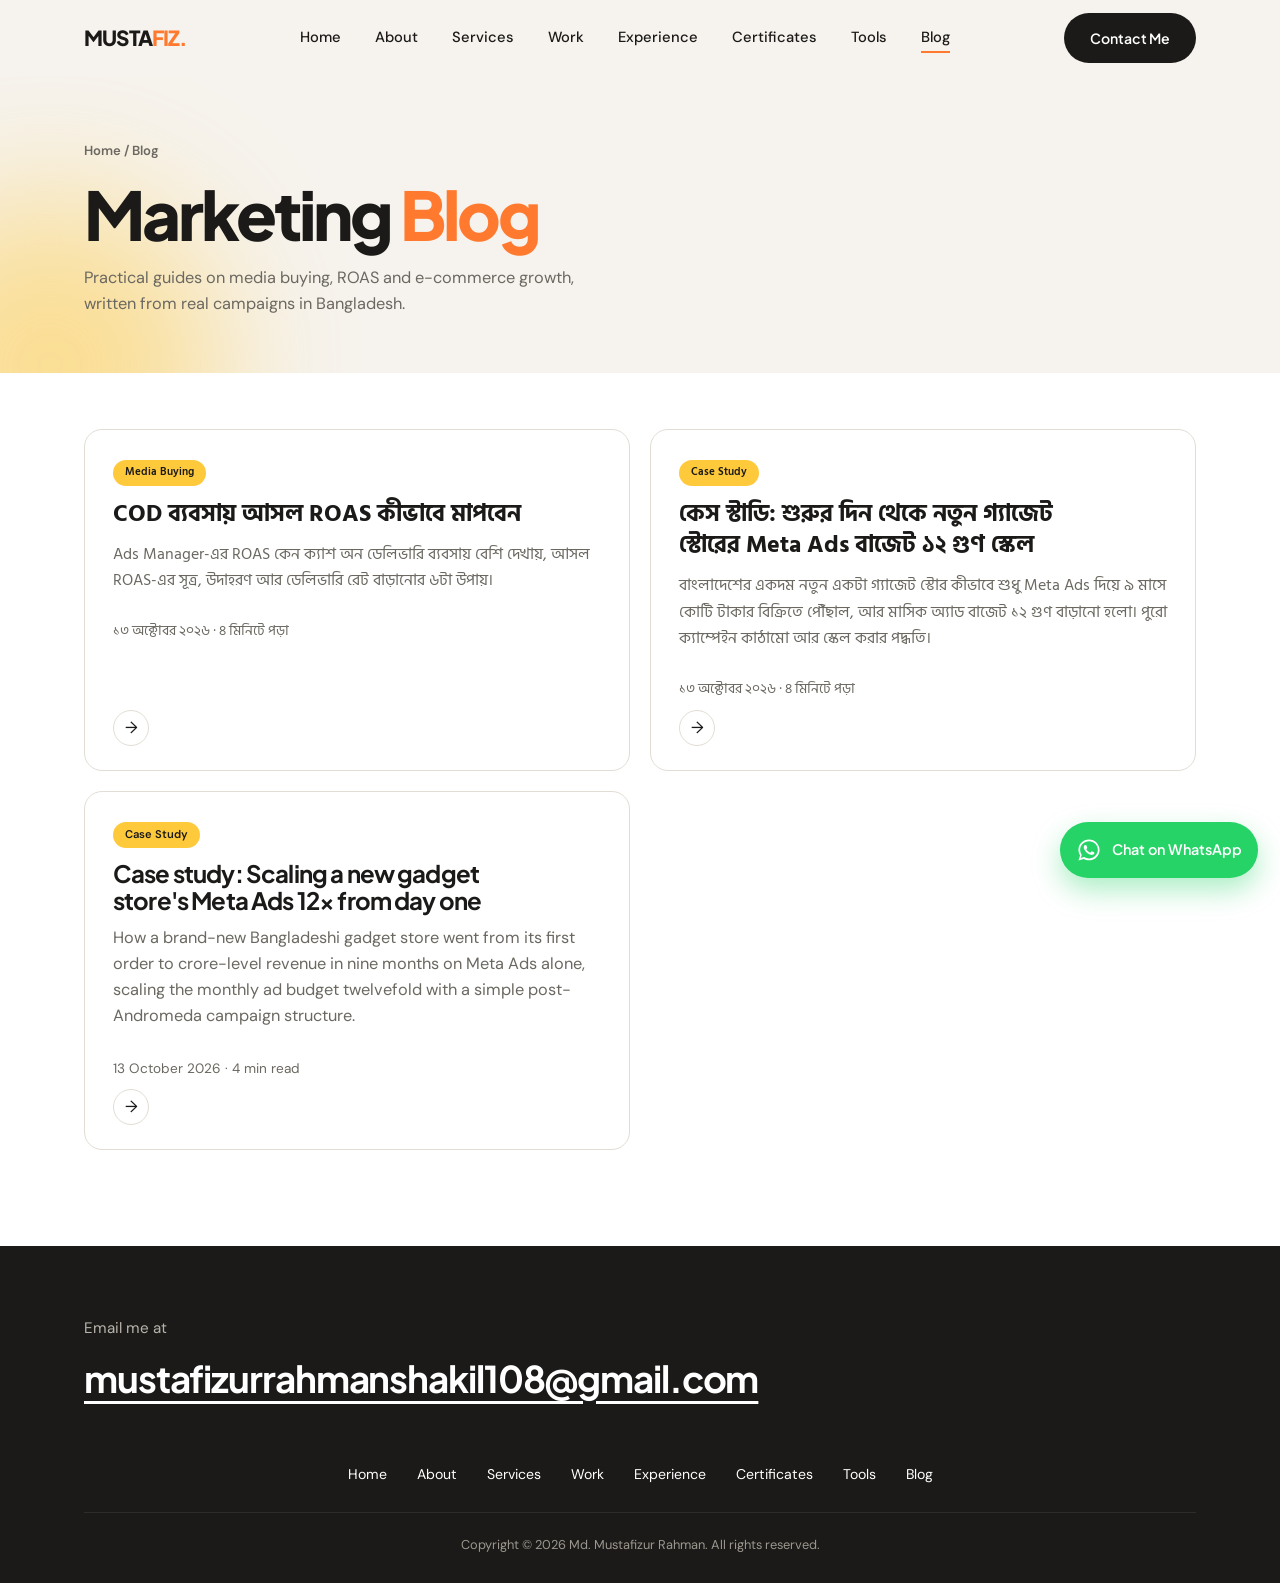
==== blog/index.html @ 60477dd3 "Publish anonymised e-commerce case study (EN + BN), language switch, neutral author box Co-Authored-" ====
<!DOCTYPE html>
<html lang="en">
<head>
<meta charset="UTF-8">
<meta name="viewport" content="width=device-width, initial-scale=1">
<link rel="icon" href="../favicon.svg" type="image/svg+xml">
<link rel="icon" href="../favicon-32.png" sizes="32x32" type="image/png">
<link rel="apple-touch-icon" href="../apple-touch-icon.png">
<meta name="theme-color" content="#f6f3ee">
<title>Blog: Media Buying &amp; E-commerce Marketing | Md. Mustafizur Rahman</title>
<meta name="description" content="Practical guides on media buying, ROAS and e-commerce marketing for Bangladeshi businesses.">
<!-- Social preview -->
<link rel="canonical" href="https://mustafiz.online/blog/">
<meta property="og:type" content="website">
<meta property="og:site_name" content="Md. Mustafizur Rahman">
<meta property="og:locale" content="en_US">
<meta property="og:url" content="https://mustafiz.online/blog/">
<meta property="og:title" content="Blog: Media Buying &amp; E-commerce Marketing | Md. Mustafizur Rahman">
<meta property="og:description" content="Practical guides on media buying, ROAS and e-commerce marketing for Bangladeshi businesses.">
<meta property="og:image" content="https://mustafiz.online/og-image.jpg">
<meta property="og:image:width" content="1200">
<meta property="og:image:height" content="630">
<meta property="og:image:alt" content="Md. Mustafizur Rahman, Digital Marketing &amp; Creative Specialist">
<meta name="twitter:card" content="summary_large_image">
<meta name="twitter:title" content="Blog: Media Buying &amp; E-commerce Marketing | Md. Mustafizur Rahman">
<meta name="twitter:description" content="Practical guides on media buying, ROAS and e-commerce marketing for Bangladeshi businesses.">
<meta name="twitter:image" content="https://mustafiz.online/og-image.jpg">
<script type="application/ld+json">{"@context": "https://schema.org", "@type": "Blog", "name": "Blog | Md. Mustafizur Rahman", "url": "https://mustafiz.online/blog/", "author": {"@type": "Person", "name": "Md. Mustafizur Rahman", "url": "https://mustafiz.online/"}, "blogPost": [{"@type": "BlogPosting", "headline": "COD ব্যবসায় আসল ROAS কীভাবে মাপবেন (ফ্রি ক্যালকুলেটরসহ)", "url": "https://mustafiz.online/blog/cod-real-roas", "datePublished": "2026-10-13"}, {"@type": "BlogPosting", "headline": "ই-কমার্স কেস স্টাডি: Meta Ads বাজেট ১২ গুণ স্কেল, সেরা ক্যাম্পেইনে 4–6X ROAS", "url": "https://mustafiz.online/blog/meta-ads-scaling-case-study-bn", "datePublished": "2026-10-13"}, {"@type": "BlogPosting", "headline": "E-commerce Case Study: Scaling Meta Ads 12× with a 4–6X ROAS (Bangladesh)", "url": "https://mustafiz.online/blog/meta-ads-scaling-case-study", "datePublished": "2026-10-13"}]}</script>
<!-- /Social preview -->
<link rel="preconnect" href="https://fonts.googleapis.com">
<link rel="preconnect" href="https://fonts.gstatic.com" crossorigin>
<link href="https://fonts.googleapis.com/css2?family=DM+Sans:opsz,wght@9..40,400;9..40,500;9..40,600&family=Plus+Jakarta+Sans:wght@600;700;800&family=Hind+Siliguri:wght@400;500;600;700&display=swap" rel="stylesheet">
<link rel="stylesheet" href="../assets/site.css?v=6c005dbc">
</head>
<body data-page="blog">

<div class="progress" id="progress" aria-hidden="true"></div>
<header id="top">
  <div class="wrap nav">
    <a href="../" class="logo">MUSTA<span class="accent">FIZ.</span></a>
    <ul class="nav-links" id="navLinks">
      <li><a href="../">Home</a></li>
      <li><a href="../#about">About</a></li>
      <li><a href="../#services">Services</a></li>
      <li><a href="../gallery">Work</a></li>
      <li><a href="../#experience">Experience</a></li>
      <li><a href="../#credentials">Certificates</a></li>
      <li><a href="../tools">Tools</a></li>
      <li><a href="./" class="active" aria-current="page">Blog</a></li>
    </ul>
    <a href="../#contact" class="btn dark">Contact Me</a>
    <button class="menu-btn" id="menuBtn" aria-label="Open menu" aria-expanded="false" aria-controls="navLinks"><span></span></button>
  </div>
</header>

<main>
  <section class="page-hero">
    <span class="blob a" aria-hidden="true"></span>
    <div class="wrap">
      <p class="crumb"><a href="../">Home</a> / Blog</p>
      <h1>Marketing <span class="accent">Blog</span></h1>
      <p class="lead">Practical guides on media buying, ROAS and e-commerce growth, written from real campaigns in Bangladesh.</p>
    </div>
  </section>
  <section class="blog-list-sec">
    <div class="wrap blog-list">
      <a class="post-card" href="cod-real-roas" lang="bn">
        <span class="tag">Media Buying</span>
        <h2>COD ব্যবসায় আসল ROAS কীভাবে মাপবেন</h2>
        <p>Ads Manager-এর ROAS কেন ক্যাশ অন ডেলিভারি ব্যবসায় বেশি দেখায়, আসল ROAS-এর সূত্র, উদাহরণ আর ডেলিভারি রেট বাড়ানোর ৬টা উপায়।</p>
        <span class="post-meta"><time datetime="2026-10-13">১৩ অক্টোবর ২০২৬</time> · ৪ মিনিটে পড়া</span>
        <i aria-hidden="true">→</i>
      </a>
      <a class="post-card" href="meta-ads-scaling-case-study-bn" lang="bn">
        <span class="tag">Case Study</span>
        <h2>কেস স্টাডি: শুরুর দিন থেকে নতুন গ্যাজেট স্টোরের Meta Ads বাজেট ১২ গুণ স্কেল</h2>
        <p>বাংলাদেশের একদম নতুন একটা গ্যাজেট স্টোর কীভাবে শুধু Meta Ads দিয়ে ৯ মাসে কোটি টাকার বিক্রিতে পৌঁছাল, আর মাসিক অ্যাড বাজেট ১২ গুণ বাড়ানো হলো। পুরো ক্যাম্পেইন কাঠামো আর স্কেল করার পদ্ধতি।</p>
        <span class="post-meta"><time datetime="2026-10-13">১৩ অক্টোবর ২০২৬</time> · ৪ মিনিটে পড়া</span>
        <i aria-hidden="true">→</i>
      </a>
      <a class="post-card" href="meta-ads-scaling-case-study">
        <span class="tag">Case Study</span>
        <h2>Case study: Scaling a new gadget store&#x27;s Meta Ads 12× from day one</h2>
        <p>How a brand-new Bangladeshi gadget store went from its first order to crore-level revenue in nine months on Meta Ads alone, scaling the monthly ad budget twelvefold with a simple post-Andromeda campaign structure.</p>
        <span class="post-meta"><time datetime="2026-10-13">13 October 2026</time> · 4 min read</span>
        <i aria-hidden="true">→</i>
      </a>
    </div>
  </section>
</main>

<footer>
  <div class="wrap">
    <p class="small">Email me at</p>
    <a class="mail" href="mailto:mustafizurrahmanshakil108@gmail.com">mustafizurrahmanshakil108@gmail.com</a>
    <ul class="foot-nav">
      <li><a href="../">Home</a></li>
      <li><a href="../#about">About</a></li>
      <li><a href="../#services">Services</a></li>
      <li><a href="../gallery">Work</a></li>
      <li><a href="../#experience">Experience</a></li>
      <li><a href="../#credentials">Certificates</a></li>
      <li><a href="../tools">Tools</a></li>
      <li><a href="./">Blog</a></li>
    </ul>
    <div class="foot-bottom">Copyright © <span id="year">2026</span> Md. Mustafizur Rahman. All rights reserved.</div>
  </div>
</footer>
<a class="wa" href="https://wa.me/8801993480668?text=Hi%20Mustafiz%2C%20I%20saw%20your%20portfolio%20and%20would%20like%20to%20discuss%20a%20project." target="_blank" rel="noopener" aria-label="Chat on WhatsApp">
  <svg viewBox="0 0 32 32" fill="currentColor" aria-hidden="true"><path d="M16 3C8.8 3 3 8.7 3 15.8c0 2.5.7 4.9 2 7L3 29l6.4-2c2 1.1 4.300 1.700 6.600 1.700 7.200 0 13-5.700 13-12.800S23.200 3 16 3zm0 23.400c-2.100 0-4.100-.6-5.900-1.700l-.4-.2-3.800 1.200 1.200-3.700-.3-.4a10.400 10.400 0 0 1-1.700-5.700C5.100 10 10 5.300 16 5.300S26.900 10 26.900 15.800 22 26.400 16 26.400zm5.900-7.800c-.3-.2-1.900-1-2.200-1.100-.3-.1-.5-.2-.7.2-.2.300-.8 1.100-1 1.300-.2.200-.4.200-.7.100-.3-.2-1.400-.5-2.600-1.600-1-.9-1.600-1.900-1.800-2.200-.2-.3 0-.5.100-.7l.5-.6c.2-.2.200-.4.300-.6.100-.2 0-.4 0-.6l-1-2.400c-.3-.6-.5-.5-.7-.5h-.6c-.2 0-.6.1-.9.400-.3.3-1.100 1.100-1.100 2.700s1.200 3.100 1.300 3.300c.2.200 2.300 3.500 5.500 4.900 2.700 1.100 3.200.9 3.800.8.6-.1 1.900-.8 2.200-1.500.3-.7.3-1.400.2-1.500-.1-.1-.3-.2-.6-.4z"/></svg>
  <span class="t">Chat on WhatsApp</span>
</a>
<button class="to-top" id="toTop" aria-label="Back to top">↑</button>

<script src="../assets/site.js?v=dc7efeec"></script>

</body>
</html>
---- assets/site.css ----
:root {
    --cream: #f6f3ee;
    --white: #ffffff;
    --ink: #1b1a18;
    --muted: #6b6861;
    --line: #e2ddd4;
    --orange: #ff7a2f;
    --green: #8fe05a;
    --yellow: #ffc93c;
    --display: "Plus Jakarta Sans", "Segoe UI", system-ui, sans-serif;
    --body: "DM Sans", "Segoe UI", system-ui, sans-serif;
    --wrap: 1160px;
  }
  * { box-sizing: border-box; margin: 0; padding: 0; }
  html { scroll-behavior: smooth; }
  body {
    font-family: var(--body); font-size: 1.02rem;
    color: var(--ink);
    background: var(--white);
    line-height: 1.6;
    overflow-x: hidden;
    -webkit-font-smoothing: antialiased;
  }
  a { color: inherit; text-decoration: none; }
  img { max-width: 100%; display: block; }
  .wrap { width: 100%; max-width: var(--wrap); margin: 0 auto; padding: 0 24px; }
  section { padding: 96px 0; }
  h1, h2, h3 { font-family: var(--display); letter-spacing: -0.035em; line-height: 1.1; }
  h2 { font-size: clamp(1.7rem, 4.2vw, 3.1rem); font-weight: 700; text-wrap: balance; }
  .accent { color: var(--orange); }
  :focus-visible { outline: 3px solid var(--orange); outline-offset: 3px; }

  /* Buttons */
  .btn {
    display: inline-flex; align-items: center; gap: 8px;
    font-family: var(--display); font-size: 0.88rem; font-weight: 600;
    padding: 14px 26px; border-radius: 999px; border: 0; cursor: pointer;
    background: var(--orange); color: var(--white);
    transition: transform .2s ease, background .2s ease;
  }
  .btn:hover { transform: translateY(-2px); background: #f2681a; }
  .btn.dark { background: var(--ink); }
  .btn.dark:hover { background: #2b2b2b; }
  .btn.ghost { background: transparent; color: var(--ink); box-shadow: inset 0 0 0 1.5px var(--ink); }
  .btn.ghost:hover { background: var(--ink); color: var(--white); }
  .btn-row { display: flex; gap: 10px; flex-wrap: wrap; }
  .hero-copy .btn-row { margin-top: 22px; }
  .hero-copy .btn-row .btn { margin-top: 0; }
  .cv-row { margin-top: 34px; display: flex; justify-content: center; }
  @media (max-width: 760px) { .hero-copy .btn-row { justify-content: center; } }

  /* Header */
  header { background: var(--cream); position: sticky; top: 0; z-index: 50; }
  .nav { display: flex; align-items: center; justify-content: space-between; height: 76px; }
  .logo { font-family: var(--display); font-weight: 800; font-size: 1.3rem; letter-spacing: -0.04em; }
  .nav-links { display: flex; gap: 34px; list-style: none; font-size: 0.92rem; font-weight: 500; }
  .nav-links a { position: relative; padding: 6px 0; }
  .nav-links a::after {
    content: ""; position: absolute; left: 0; bottom: 0; height: 2px; width: 0;
    background: var(--orange); transition: width .25s ease;
  }
  .nav-links a:hover::after, .nav-links a.active::after { width: 100%; }
  .menu-btn {
    display: none; width: 44px; height: 44px; border-radius: 50%;
    border: 1.5px solid var(--ink); background: transparent; cursor: pointer;
    align-items: center; justify-content: center;
  }
  .menu-btn span, .menu-btn span::before, .menu-btn span::after {
    display: block; width: 18px; height: 2px; background: var(--ink); position: relative;
  }
  .menu-btn span::before, .menu-btn span::after { content: ""; position: absolute; left: 0; }
  .menu-btn span::before { top: -6px; }
  .menu-btn span::after { top: 6px; }

  /* Hero */
  .hero { background: var(--cream); padding: 40px 0 0; position: relative; overflow: hidden; }
  .blob { position: absolute; border-radius: 50%; filter: blur(70px); opacity: .5; pointer-events: none; animation: drift 14s ease-in-out infinite alternate; }
  .blob.a { width: 340px; height: 340px; background: var(--yellow); left: -120px; top: 120px; }
  .blob.b { width: 300px; height: 300px; background: var(--orange); right: -110px; bottom: 40px; opacity: .28; animation-delay: -6s; }
  @keyframes drift { to { transform: translate(40px, -50px) scale(1.15); } }
  .hero .wrap { position: relative; }
  .hero h1 {
    --fs: clamp(2.1rem, 7.6vw, 5.6rem); max-width: 11.5em; margin: 0 auto;
    font-size: var(--fs); font-weight: 800; text-align: center; letter-spacing: -0.045em;
    text-wrap: balance; position: relative; z-index: 1;
  }
  .hero h1 .w { display: inline-block; overflow: hidden; vertical-align: top; padding-bottom: .06em; }
  .hero h1 .w > span { display: inline-block; transform: translateY(110%); animation: wordUp .9s cubic-bezier(.2,.8,.2,1) forwards; animation-delay: calc(var(--i) * 110ms + 100ms); }
  @keyframes wordUp { to { transform: none; } }
  .hero-grid {
    display: grid; grid-template-columns: 1fr auto 1fr; gap: 40px; align-items: center;
    margin-top: calc(clamp(2.1rem, 7.6vw, 5.6rem) * -0.36);
  }
  .hero-stat, .hero-copy { position: relative; z-index: 4; margin-top: 70px; animation: fadeSide .9s .7s both; }
  @keyframes fadeSide { from { opacity: 0; transform: translateY(24px); } }
  .hero-stat .big { font-family: var(--display); font-weight: 800; font-size: 2.2rem; letter-spacing: -0.03em; }
  .hero-stat p, .hero-copy p { color: var(--muted); font-size: 0.95rem; max-width: 250px; margin-top: 10px; }
  .hero-link { display: inline-flex; align-items: center; gap: 14px; margin-top: 26px; font-weight: 600; font-size: 0.9rem; }
  .play {
    width: 56px; height: 56px; border-radius: 50%; background: var(--ink); position: relative;
    display: grid; place-items: center; transition: background .2s ease;
  }
  .play::before { content: ""; position: absolute; inset: 0; border-radius: 50%; border: 2px solid var(--ink); animation: pulse 2s ease-out infinite; }
  @keyframes pulse { to { transform: scale(1.7); opacity: 0; } }
  .hero-link:hover .play { background: var(--orange); }

  .portrait {
    --mx: 0; --my: 0;
    position: relative; z-index: 3;
    width: clamp(250px, 31vw, 400px); aspect-ratio: 660 / 1034;
  }
  .arch {
    position: absolute; left: 0; right: 0; bottom: 0; height: 78%;
    background: var(--green); border-radius: 999px 999px 0 0;
    transform-origin: bottom; animation: archUp 1s cubic-bezier(.2,.8,.2,1) .2s both;
  }
  .arch::after {
    content: ""; position: absolute; inset: 14px 14px 0; border-radius: inherit;
    border: 2px dashed rgba(20,20,20,.22); border-bottom: 0;
  }
  @keyframes archUp { from { transform: scaleY(0); } }
  .me-clip { position: absolute; inset: -6% -4% 0; overflow: hidden; }
  .me {
    position: absolute; left: 4%; right: 4%; bottom: 0; width: 92%; height: auto;
    transform: translate(calc(var(--mx) * 10px), calc(var(--my) * 6px));
    transition: transform .25s ease-out;
    animation: meUp 1.1s cubic-bezier(.2,.8,.2,1) .45s both;
    filter: drop-shadow(0 18px 24px rgba(20,20,20,.18));
  }
  @keyframes meUp { from { translate: 0 60%; opacity: 0; } }
  .chip {
    position: absolute; z-index: 5; display: inline-flex; align-items: center; gap: 8px;
    background: var(--white); border-radius: 999px; padding: 9px 16px 9px 10px;
    font-size: 0.8rem; font-weight: 600; white-space: nowrap;
    box-shadow: 0 12px 30px rgba(20,20,20,.14);
    translate: calc(var(--mx) * var(--d, -16) * 1px) calc(var(--my) * var(--d, -16) * 1px);
    transition: translate .3s ease-out;
    animation: pop .6s cubic-bezier(.3,1.5,.5,1) both, bob 5s ease-in-out infinite;
  }
  .chip i { width: 26px; height: 26px; border-radius: 50%; display: grid; place-items: center; font-style: normal; font-size: 0.8rem; background: var(--yellow); }
  .chip.c1 { left: -22%; top: 36%; animation-delay: 1.2s, 0s; }
  .chip.c2 { right: -22%; top: 56%; --d: 22; animation-delay: 1.4s, -1.7s; }
  .chip.c2 i { background: var(--green); }
  .chip.c3 { left: -14%; bottom: 10%; --d: -26; animation-delay: 1.6s, -3.2s; }
  .chip.c3 i { background: var(--orange); color: #fff; }
  @keyframes pop { from { opacity: 0; scale: .5; } }
  @keyframes bob { 50% { transform: translateY(-10px); } }
  .ring { position: absolute; z-index: 5; right: -13%; top: 16%; width: 108px; height: 108px; animation: pop .6s 1s both; }
  .ring svg { width: 100%; height: 100%; animation: spin 16s linear infinite; }
  .ring text { font-family: var(--display); font-size: 9.2px; font-weight: 700; fill: var(--ink); }
  .ring b { position: absolute; inset: 27%; border-radius: 50%; background: var(--orange); color: #fff; display: grid; place-items: center; font-size: 1.2rem; }
  @keyframes spin { to { transform: rotate(360deg); } }
  .spark { position: absolute; z-index: 2; font-size: 1.6rem; animation: spin 9s linear infinite; }
  .spark.s1 { left: -8%; top: 14%; color: var(--orange); }
  .spark.s2 { right: 2%; bottom: 22%; font-size: 1.1rem; animation-duration: 6s; }

  .hero-copy { justify-self: end; }
  .hero-copy .btn { margin-top: 22px; }
  .scroll-hint { display: flex; align-items: center; gap: 12px; margin-top: 30px; font-size: 0.8rem; font-weight: 600; line-height: 1.3; }
  .mouse { width: 22px; height: 34px; border: 1.5px solid var(--ink); border-radius: 12px; position: relative; }
  .mouse::after {
    content: ""; position: absolute; left: 50%; top: 7px; width: 2px; height: 7px;
    background: var(--ink); transform: translateX(-50%); animation: wheel 1.6s infinite;
  }
  @keyframes wheel { 0% { opacity: 1; top: 7px; } 100% { opacity: 0; top: 17px; } }

  /* Ticker */
  .tickers { padding: 46px 0 40px; overflow: hidden; background: var(--white); }
  .ticker { width: 110%; margin-left: -5%; overflow: hidden; padding: 16px 0; }
  .ticker.y { background: var(--yellow); transform: rotate(1.6deg); }
  .ticker.g { background: var(--green); transform: rotate(-1.6deg); margin-top: 18px; }
  .track { display: flex; width: max-content; animation: slide 34s linear infinite; }
  .ticker.g .track { animation-direction: reverse; }
  .track span {
    font-family: var(--display); font-weight: 600; font-size: 1.1rem; white-space: nowrap;
    display: inline-flex; align-items: center; gap: 26px; padding-right: 26px;
  }
  .track span::after { content: "✦"; font-size: 1.2rem; }
  @keyframes slide { to { transform: translateX(-50%); } }

  /* About */
  .about { text-align: center; padding-top: 70px; }
  .about p.lead { max-width: 640px; margin: 22px auto 0; color: var(--muted); }
  .stats { display: flex; justify-content: center; gap: clamp(28px, 7vw, 90px); margin: 44px 0 36px; flex-wrap: wrap; }
  .stat .num { font-family: var(--display); font-weight: 700; font-size: clamp(2rem, 5vw, 3.1rem); letter-spacing: -0.04em; }
  .stat .lbl { color: var(--muted); font-size: 0.88rem; }

  /* Services */
  .services h2 { max-width: 640px; }
  .service-list { margin-top: 44px; list-style: none; }
  .service {
    display: grid; grid-template-columns: 64px 1fr 1.25fr 48px; gap: 28px; align-items: center;
    padding: 30px 0; border-bottom: 1px solid var(--line);
  }
  .service svg.ico { width: 52px; height: 52px; }
  .service h3 { font-size: clamp(1.05rem, 2vw, 1.4rem); font-weight: 700; }
  .service p { color: var(--muted); font-size: 0.93rem; }
  .arrow {
    width: 44px; height: 44px; border-radius: 50%; border: 1px solid var(--line);
    display: grid; place-items: center; transition: all .25s ease;
  }
  .service:hover .arrow { background: var(--orange); border-color: var(--orange); color: var(--white); transform: rotate(-45deg); }

  /* Process */
  .process { background: var(--yellow); text-align: center; }
  .process p.lead { max-width: 520px; margin: 18px auto 0; font-size: 0.95rem; }
  .steps { display: grid; grid-template-columns: repeat(3, 1fr); gap: 36px; margin-top: 54px; text-align: left; }
  .step { display: flex; gap: 18px; }
  .step .n { font-family: var(--display); font-weight: 800; font-size: 3rem; line-height: 1; color: rgba(255,255,255,.75); }
  .step h3 { font-size: 0.95rem; font-weight: 700; text-transform: none; margin-bottom: 8px; }
  .step p { font-size: 0.9rem; }

  /* Experience */
  .head-row { display: flex; align-items: flex-end; justify-content: space-between; gap: 24px; flex-wrap: wrap; }
  .head-row h2 { max-width: 620px; }
  .grid-4 { display: grid; grid-template-columns: repeat(4, 1fr); gap: 20px; margin-top: 46px; }
  .job {
    border: 1px solid var(--line); border-radius: 14px; padding: 26px 22px; background: var(--white);
    transition: transform .25s ease, box-shadow .25s ease;
  }
  .job:hover { transform: translateY(-6px); box-shadow: 0 18px 40px rgba(20,20,20,.09); }
  .job .when { font-size: 0.78rem; font-weight: 600; color: var(--orange); letter-spacing: .04em; text-transform: uppercase; }
  .job h3 { font-size: 1rem; font-weight: 700; text-transform: none; margin: 14px 0 10px; }
  .job p { color: var(--muted); font-size: 0.9rem; }

  /* Achievements */
  .wins { background: var(--ink); color: var(--white); text-align: center; }
  .wins .grid-4 { text-align: left; }
  .win { background: var(--white); color: var(--ink); border-radius: 12px; padding: 26px 22px; }
  .win .big { font-family: var(--display); font-weight: 800; font-size: 1.7rem; letter-spacing: -0.03em; color: var(--orange); }
  .win h3 { font-size: 0.86rem; font-weight: 700; text-transform: none; margin: 10px 0 8px; }
  .win p { color: var(--muted); font-size: 0.88rem; }

  /* Credentials */
  .grid-3 { display: grid; grid-template-columns: repeat(3, 1fr); gap: 20px; margin-top: 46px; }
  .cred { border: 1px solid var(--line); border-radius: 14px; padding: 22px; }
  .tag { display: inline-block; font-size: 0.7rem; font-weight: 600; padding: 4px 12px; border-radius: 999px; background: var(--yellow); }
  .tag.g { background: var(--green); }
  .cred h3 { font-size: 0.92rem; font-weight: 700; text-transform: none; margin: 14px 0 6px; line-height: 1.3; }
  .cred p { color: var(--muted); font-size: 0.88rem; }

  /* Connect */
  .connect { text-align: center; padding-bottom: 80px; }
  .connect h2 { font-size: clamp(1.3rem, 3vw, 2rem); }
  .links { display: grid; grid-template-columns: repeat(3, 1fr); gap: 0 40px; margin-top: 40px; text-align: left; }
  .links a {
    display: flex; justify-content: space-between; align-items: center; gap: 12px;
    padding: 20px 0; border-bottom: 1px solid var(--line);
    font-family: var(--display); font-size: 0.95rem; font-weight: 600;
    transition: color .2s ease;
  }
  .links a:hover { color: var(--orange); }

  /* Footer */
  footer { background: var(--ink); color: var(--white); padding: 70px 0 28px; }
  footer .small { color: #b9b5ad; font-size: 0.95rem; }
  .mail {
    display: inline-block; font-family: var(--display); font-weight: 700; letter-spacing: -0.03em;
    font-size: clamp(0.95rem, 3.4vw, 2.3rem); margin-top: 8px;
    text-decoration: underline; text-underline-offset: 8px; overflow-wrap: anywhere;
  }
  .mail:hover { color: var(--orange); }
  .foot-nav { display: flex; justify-content: center; gap: 30px; list-style: none; margin: 56px 0 26px; font-size: 0.88rem; flex-wrap: wrap; }
  .foot-nav a:hover { color: var(--orange); }
  .foot-bottom { border-top: 1px solid #2d2d2d; padding-top: 22px; color: #9c988f; font-size: 0.8rem; text-align: center; }

  /* Logo grid */
  .logo-grid { display: grid; grid-template-columns: repeat(5, 1fr); gap: 18px; margin-top: 46px; }
  .logo-card {
    height: 150px; display: grid; place-items: center; padding: 22px;
    background: var(--white); border: 1px solid var(--line); border-radius: 14px;
    transition: transform .25s ease, box-shadow .25s ease, border-color .25s ease; will-change: transform;
  }
  .logo-card:hover { box-shadow: 0 18px 40px rgba(20,20,20,.1); border-color: transparent; }
  .logo-card img { max-width: 100%; max-height: 92px; width: auto; height: auto; object-fit: contain; }
  @media (max-width: 960px) { .logo-grid { grid-template-columns: repeat(3, 1fr); } }
  @media (max-width: 520px) { .logo-grid { grid-template-columns: repeat(2, 1fr); gap: 12px; } .logo-card { height: 120px; padding: 16px; } .logo-card img { max-height: 72px; } }

  /* Motion extras */
  .progress { position: fixed; top: 0; left: 0; height: 3px; width: 100%; background: var(--orange); transform: scaleX(0); transform-origin: left; z-index: 100; }
  header { transition: box-shadow .3s ease; }
  header.scrolled { box-shadow: 0 8px 30px rgba(20,20,20,.08); }
  .btn span { display: inline-block; transition: transform .2s ease; }
  .btn:hover span { transform: translateX(5px); }
  .ticker:hover .track { animation-play-state: paused; }
  .track { margin-left: calc(var(--sy, 0) * -0.25px); }
  .ticker.g .track { margin-left: calc(var(--sy, 0) * -0.12px); }
  .service { position: relative; padding-left: 18px; padding-right: 18px; isolation: isolate; transition: padding .3s ease; }
  .service::before { content: ""; position: absolute; inset: 0; background: var(--cream); border-radius: 14px; transform: scaleX(0); transform-origin: left; transition: transform .45s cubic-bezier(.2,.8,.2,1); z-index: -1; }
  .service:hover::before { transform: scaleX(1); }
  .service:hover { padding-left: 30px; }
  .service svg.ico { transition: transform .4s ease; }
  .service:hover svg.ico { transform: rotate(-8deg) scale(1.1); }
  .step .n { transition: color .3s ease, transform .3s ease; }
  .step:hover .n { color: var(--ink); transform: scale(1.15) rotate(-6deg); }
  .job, .win, .cred { will-change: transform; }
  .cred { transition: border-color .25s ease, transform .25s ease; }
  .cred:hover { border-color: var(--ink); transform: translateY(-4px); }
  .wins { position: relative; overflow: hidden; }
  .wins .star { position: absolute; color: var(--yellow); font-size: 2rem; animation: spin 10s linear infinite; opacity: .8; }
  .wins .star.a { left: 7%; top: 16%; }
  .wins .star.b { right: 8%; top: 24%; color: var(--green); font-size: 1.3rem; animation-duration: 7s; }
  .wins .star.c { right: 16%; bottom: 9%; color: var(--orange); font-size: 1.5rem; animation-duration: 13s; }
  .win { transition: transform .2s ease, box-shadow .2s ease; }
  .to-top {
    position: fixed; right: 22px; bottom: 22px; width: 48px; height: 48px; border-radius: 50%;
    background: var(--orange); color: #fff; border: 0; cursor: pointer; font-size: 1.1rem; z-index: 60;
    opacity: 0; transform: translateY(20px); pointer-events: none; transition: opacity .3s ease, transform .3s ease;
    box-shadow: 0 10px 24px rgba(255,122,47,.4);
  }
  .to-top.show { opacity: 1; transform: none; pointer-events: auto; }

  /* Marketing tools */
  .tools { background: var(--cream); position: relative; overflow: hidden; }
  .tools .lead { color: var(--muted); max-width: 520px; margin-top: 14px; }
  .tool-bar { display: flex; align-items: center; justify-content: space-between; gap: 16px; margin-top: 40px; flex-wrap: wrap; }
  .tool-tabs { display: flex; gap: 8px; overflow-x: auto; scrollbar-width: none; padding: 4px; margin: -4px; }
  .tool-tabs::-webkit-scrollbar { display: none; }
  .tool-tab {
    flex: none; font-family: var(--display); font-size: 0.86rem; font-weight: 600;
    padding: 11px 18px; border-radius: 999px; border: 1.5px solid var(--ink);
    background: transparent; color: var(--ink); cursor: pointer; transition: background .2s ease, color .2s ease;
  }
  .tool-tab:hover { background: var(--white); }
  .tool-tab[aria-selected="true"] { background: var(--ink); color: var(--white); }
  .cur { display: inline-flex; border: 1.5px solid var(--ink); border-radius: 999px; padding: 3px; flex: none; }
  .cur button { font: 600 0.8rem var(--display); border: 0; background: transparent; padding: 7px 13px; border-radius: 999px; cursor: pointer; color: var(--ink); }
  .cur button[aria-pressed="true"] { background: var(--orange); color: var(--white); }
  .tool-panel {
    display: grid; grid-template-columns: 1.05fr 1fr; margin-top: 22px;
    background: var(--white); border-radius: 22px; overflow: hidden;
    box-shadow: 0 24px 60px rgba(20,20,20,.08);
  }
  .tool-form { padding: 34px; }
  .tool-form h3 { font-size: 1.35rem; font-weight: 700; }
  .tool-form .desc { color: var(--muted); font-size: 0.92rem; margin: 8px 0 24px; max-width: 440px; }
  .fields { display: grid; grid-template-columns: 1fr 1fr; gap: 16px 18px; }
  .field label { display: block; font-size: 0.82rem; font-weight: 600; margin-bottom: 7px; }
  .field .box { display: flex; align-items: center; border: 1.5px solid var(--line); border-radius: 12px; background: var(--white); transition: border-color .2s ease; }
  .field .box:focus-within { border-color: var(--ink); }
  .field .unit { padding: 0 0 0 14px; color: var(--muted); font-weight: 600; font-size: 0.92rem; }
  .field .unit.after { padding: 0 14px 0 0; }
  .field input {
    width: 100%; min-width: 0; border: 0; outline: 0; background: transparent;
    font: 600 1rem var(--body); color: var(--ink); padding: 13px 14px;
  }
  .field .box:has(.unit:not(.after)) input { padding-left: 8px; }
  .field .hint { font-size: 0.75rem; color: var(--muted); margin-top: 5px; }
  .tool-out { background: var(--ink); color: var(--white); padding: 34px; display: flex; flex-direction: column; }
  .tool-out .k { font-size: 0.78rem; font-weight: 600; letter-spacing: .06em; text-transform: uppercase; color: #b9b5ad; }
  .tool-out .main { font-family: var(--display); font-weight: 800; font-size: clamp(2.6rem, 6vw, 4rem); letter-spacing: -0.045em; line-height: 1.05; color: var(--orange); margin-top: 6px; font-variant-numeric: tabular-nums; }
  .tool-out .rows { list-style: none; margin-top: 24px; border-top: 1px solid #2f2e2b; }
  .tool-out .rows li { display: flex; justify-content: space-between; gap: 14px; padding: 12px 0; border-bottom: 1px solid #2f2e2b; font-size: 0.92rem; }
  .tool-out .rows li span { color: #b9b5ad; }
  .tool-out .rows li b { font-weight: 600; font-variant-numeric: tabular-nums; text-align: right; }
  .verdict { margin-top: 22px; padding: 14px 16px; border-radius: 14px; font-size: 0.9rem; font-weight: 500; color: var(--ink); background: #e9e5de; display: flex; gap: 10px; align-items: flex-start; }
  .verdict::before { content: "•"; font-weight: 800; }
  .verdict.good { background: var(--green); } .verdict.good::before { content: "✓"; }
  .verdict.warn { background: var(--yellow); } .verdict.warn::before { content: "!"; }
  .verdict.bad { background: #ffd2b8; } .verdict.bad::before { content: "✕"; }
  .tool-out .formula { margin-top: auto; padding-top: 22px; font-size: 0.78rem; color: #8f8b83; }
  .tool-cta { display: flex; align-items: center; justify-content: space-between; gap: 18px; flex-wrap: wrap; margin-top: 26px; }
  .tool-cta p { font-family: var(--display); font-weight: 600; font-size: 1.05rem; }
  @media (max-width: 960px) { .tool-panel { grid-template-columns: 1fr; } }
  @media (max-width: 520px) {
    .tool-form, .tool-out { padding: 24px 20px; }
    .fields { grid-template-columns: 1fr; }
    .tool-bar { flex-direction: column-reverse; align-items: stretch; }
    .cur { align-self: flex-start; }
  }

  /* WhatsApp button */
  .wa {
    position: fixed; right: 22px; bottom: 22px; z-index: 61;
    display: flex; align-items: center; gap: 10px; height: 56px; padding: 0 16px;
    border-radius: 999px; background: #25d366; color: #fff;
    font-family: var(--display); font-weight: 600; font-size: 0.9rem;
    box-shadow: 0 12px 28px rgba(37,211,102,.38);
    transition: transform .2s ease, box-shadow .2s ease;
    animation: waIn .5s cubic-bezier(.3,1.5,.5,1) 1.5s both;
  }
  .wa svg { width: 26px; height: 26px; flex: none; }
  .wa:hover { transform: translateY(-3px); box-shadow: 0 16px 34px rgba(37,211,102,.48); }
  .wa .t { white-space: nowrap; }
  @keyframes waIn { from { opacity: 0; transform: scale(.6) translateY(20px); } }
  .to-top { bottom: 90px; right: 26px; }
  @media (max-width: 760px) {
    .wa { width: 56px; padding: 0; justify-content: center; }
    .wa .t { position: absolute; width: 1px; height: 1px; overflow: hidden; clip: rect(0 0 0 0); }
  }
  @media (prefers-reduced-motion: reduce) { .wa { animation: none; } }

  /* Reveal */
  .reveal { opacity: 0; transform: translateY(26px); transition: opacity .7s ease, transform .7s ease; }
  .reveal.in { opacity: 1; transform: none; }

  @media (max-width: 960px) {
    section { padding: 72px 0; }
    .grid-4 { grid-template-columns: repeat(2, 1fr); }
    .grid-3 { grid-template-columns: repeat(2, 1fr); }
    .service { grid-template-columns: 56px 1fr 48px; }
    .service p { grid-column: 2 / 3; grid-row: 2; }
    .service .arrow { grid-column: 3; grid-row: 1 / 3; }
    .steps { grid-template-columns: 1fr; max-width: 460px; margin-left: auto; margin-right: auto; }
    .chip.c1 { left: -8%; } .chip.c2 { right: -8%; } .chip.c3 { left: -4%; }
    .ring { right: -6%; width: 88px; height: 88px; }
  }
  @media (max-width: 760px) {
    .menu-btn { display: inline-flex; }
    .nav .btn { display: none; }
    .nav-links {
      position: absolute; top: 76px; left: 0; right: 0; background: var(--cream);
      flex-direction: column; gap: 0; padding: 8px 24px 20px; display: none;
      border-bottom: 1px solid var(--line);
    }
    .nav-links.open { display: flex; }
    .nav-links a { display: block; padding: 12px 0; }
    .hero-grid { grid-template-columns: 1fr; gap: 28px; margin-top: 44px; text-align: center; }
    .hero-stat, .hero-copy { margin-top: 0; }
    .portrait { width: min(72vw, 300px); }
    .chip { font-size: 0.72rem; padding: 7px 12px 7px 8px; }
    .chip.c3 { display: none; }
    .ring { width: 76px; height: 76px; top: 8%; }
    .hero-link { justify-content: center; }
    .hero-stat { order: 2; }
    .portrait { order: 1; margin: 0 auto; }
    .hero-copy { order: 3; justify-self: center; padding-bottom: 40px; }
    .hero-stat p, .hero-copy p { max-width: 420px; margin-left: auto; margin-right: auto; }
    .scroll-hint { display: none; }
    .links { grid-template-columns: 1fr; }
  }
  @media (max-width: 520px) {
    .grid-4, .grid-3 { grid-template-columns: 1fr; }
    .service { gap: 16px; grid-template-columns: 44px 1fr; }
    .service svg.ico { width: 40px; height: 40px; }
    .service .arrow { display: none; }
  }
  @media (prefers-reduced-motion: reduce) {
    html { scroll-behavior: auto; }
    .track, .mouse::after, .blob, .chip, .ring, .ring svg, .spark, .arch, .me, .play::before,
    .hero-stat, .hero-copy, .wins .star { animation: none; }
    .hero h1 .w > span { animation: none; transform: none; }
    .chip, .me { translate: none; transition: none; }
    .reveal { opacity: 1; transform: none; transition: none; }
  }

/* Tools teaser (home) */
.tool-cards { display: grid; grid-template-columns: repeat(5, 1fr); gap: 14px; margin-top: 40px; }
.tool-card {
  position: relative; display: flex; flex-direction: column; gap: 8px; min-height: 170px;
  background: var(--white); border-radius: 16px; padding: 22px 20px 54px;
  transition: transform .25s ease, box-shadow .25s ease;
}
.tool-card b { font-family: var(--display); font-size: 1.02rem; letter-spacing: -0.02em; }
.tool-card span { color: var(--muted); font-size: 0.86rem; line-height: 1.45; }
.tool-card i {
  position: absolute; left: 20px; bottom: 18px; width: 32px; height: 32px; border-radius: 50%;
  display: grid; place-items: center; font-style: normal; border: 1px solid var(--line); transition: all .25s ease;
}
.tool-card:hover { transform: translateY(-5px); box-shadow: 0 18px 40px rgba(20,20,20,.1); }
.tool-card:hover i { background: var(--orange); border-color: var(--orange); color: #fff; transform: rotate(-45deg); }
@media (max-width: 960px) { .tool-cards { grid-template-columns: repeat(2, 1fr); } .tool-card:last-child { grid-column: 1 / -1; min-height: 0; } }
@media (max-width: 520px) { .tool-cards { grid-template-columns: 1fr; } .tool-card { min-height: 0; } }

/* Work grid + gallery */
.work .lead, .page-hero .lead { color: var(--muted); max-width: 540px; margin-top: 14px; }
.work-grid { display: grid; grid-template-columns: repeat(3, 1fr); gap: 18px; margin-top: 40px; }
.work-grid .shot img { aspect-ratio: 4 / 5; object-fit: cover; }
.gallery-grid { display: flex; align-items: flex-start; gap: 18px; margin-top: 28px; }
.g-col { flex: 1; min-width: 0; display: flex; flex-direction: column; gap: 18px; }
@media (max-width: 560px) { .gallery-grid, .g-col { gap: 14px; } }
.shot {
  position: relative; display: block; width: 100%; padding: 0; border: 0; cursor: zoom-in; text-align: left;
  border-radius: 16px; overflow: hidden; background: var(--cream); color: inherit; font: inherit;
  animation: shotIn .6s cubic-bezier(.2,.8,.2,1) both; animation-delay: var(--d, 0ms);
}
.shot img { width: 100%; height: auto; transition: transform .6s cubic-bezier(.2,.8,.2,1); }
.shot-meta {
  position: absolute; left: 12px; right: 12px; bottom: 12px; padding: 12px 14px; border-radius: 12px;
  background: rgba(255,255,255,.94); display: flex; flex-direction: column; gap: 2px;
  transform: translateY(12px); opacity: 0; transition: transform .3s ease, opacity .3s ease;
}
.shot-meta b { font-family: var(--display); font-size: 0.92rem; letter-spacing: -0.01em; }
.shot-meta small { color: var(--muted); font-size: 0.76rem; }
.shot:hover img, .shot:focus-visible img { transform: scale(1.04); }
.shot:hover .shot-meta, .shot:focus-visible .shot-meta { transform: none; opacity: 1; }
@media (hover: none) { .shot-meta { transform: none; opacity: 1; position: static; border-radius: 0; background: var(--white); } }
@keyframes shotIn { from { opacity: 0; transform: translateY(18px); } }
.empty { color: var(--muted); padding: 30px 0; }
@media (max-width: 760px) { .work-grid { grid-template-columns: repeat(2, 1fr); gap: 12px; } }

/* Sub-page hero */
.page-hero { background: var(--cream); padding: 64px 0 56px; position: relative; overflow: hidden; }
.page-hero h1 { font-size: clamp(2.2rem, 6vw, 4.2rem); font-weight: 800; letter-spacing: -0.045em; position: relative; }
.page-hero .crumb { font-size: 0.82rem; font-weight: 600; color: var(--muted); margin-bottom: 16px; position: relative; }
.page-hero .crumb a:hover { color: var(--orange); }
.page-hero .lead { position: relative; }
.gallery-bar { display: flex; align-items: center; justify-content: space-between; gap: 16px; flex-wrap: wrap; }
.gallery-bar .tool-tabs { flex-wrap: wrap; }
.tool-tab[aria-pressed="true"] { background: var(--ink); color: var(--white); }
.tool-tab .n { opacity: .55; font-weight: 500; margin-left: 2px; }
.gallery-count { font-size: 0.85rem; color: var(--muted); font-weight: 600; }
.gallery-sec { padding-top: 48px; }
.tools-page { padding-top: 48px; }
.tools-page .tool-bar { margin-top: 0; }
@media (max-width: 760px) { .gallery-bar .tool-tabs { flex-wrap: nowrap; } }

/* Lightbox */
.lightbox {
  position: fixed; inset: 0; z-index: 200; background: rgba(15,14,13,.92);
  display: grid; grid-template-columns: 64px 1fr 64px; align-items: center; padding: 24px;
  animation: lbIn .25s ease;
}
.lightbox[hidden] { display: none; }
.lightbox figure { margin: 0; display: flex; flex-direction: column; align-items: center; gap: 14px; max-height: 100%; min-width: 0; }
.lightbox img { max-width: 100%; max-height: calc(100vh - 140px); width: auto; height: auto; border-radius: 10px; object-fit: contain; box-shadow: 0 30px 80px rgba(0,0,0,.5); }
.lightbox figcaption { color: #fff; text-align: center; display: flex; flex-direction: column; gap: 2px; }
.lightbox figcaption b { font-family: var(--display); font-size: 1rem; }
.lightbox figcaption small { color: #b9b5ad; font-size: 0.82rem; }
.lb-count { color: #8f8b83; font-size: 0.75rem; margin-top: 4px; }
.lb-nav, .lb-close {
  width: 48px; height: 48px; border-radius: 50%; border: 1px solid rgba(255,255,255,.25); background: rgba(255,255,255,.06);
  color: #fff; font-size: 1.1rem; cursor: pointer; transition: background .2s ease, border-color .2s ease; justify-self: center;
}
.lb-nav:hover, .lb-close:hover { background: var(--orange); border-color: var(--orange); }
.lb-close { position: absolute; top: 18px; right: 18px; }
@keyframes lbIn { from { opacity: 0; } }
@media (max-width: 760px) {
  .lightbox { grid-template-columns: 1fr; padding: 70px 12px 90px; }
  .lb-nav { position: absolute; bottom: 22px; }
  .lb-nav.prev { left: calc(50% - 60px); } .lb-nav.next { right: calc(50% - 60px); }
  .lightbox img { max-height: calc(100vh - 230px); }
}
@media (prefers-reduced-motion: reduce) { .shot, .lightbox { animation: none; } .shot img { transition: none; } }

/* Keep hero copy narrow so it never covers the floating chips */
@media (min-width: 761px) { .hero-copy { max-width: 270px; } .hero-copy .btn-row { flex-direction: column; align-items: flex-start; } }

/* Tools guide + FAQ */
.guide { background: var(--white); }
.guide-head { max-width: 640px; }
.guide .lead { color: var(--muted); margin-top: 14px; }
.guide-grid { display: grid; grid-template-columns: repeat(2, 1fr); gap: 20px; margin-top: 40px; }
.guide-item { border: 1px solid var(--line); border-radius: 16px; padding: 28px 26px; display: flex; flex-direction: column; gap: 12px; }
.guide-item h3 { font-size: 1.15rem; font-weight: 700; }
.guide-item p { color: var(--muted); font-size: 0.94rem; }
.guide-item .formula-line { color: var(--ink); font-weight: 600; font-size: 0.86rem; background: var(--cream); border-radius: 10px; padding: 10px 14px; }
.guide-link { margin-top: auto; padding-top: 4px; font-family: var(--display); font-weight: 600; font-size: 0.88rem; color: var(--orange); }
.guide-link:hover { text-decoration: underline; text-underline-offset: 4px; }
.guide-item:last-child:nth-child(odd) { grid-column: 1 / -1; }
.faq { margin-top: 72px; max-width: 820px; }
.faq h2 { margin-bottom: 22px; }
.faq details { border-bottom: 1px solid var(--line); }
.faq summary {
  list-style: none; cursor: pointer; padding: 20px 40px 20px 0; position: relative;
  font-family: var(--display); font-weight: 600; font-size: 1.02rem; letter-spacing: -0.01em;
}
.faq summary::-webkit-details-marker { display: none; }
.faq summary::after { content: "+"; position: absolute; right: 4px; top: 50%; transform: translateY(-50%); font-size: 1.5rem; font-weight: 400; color: var(--orange); transition: transform .2s ease; }
.faq details[open] summary::after { transform: translateY(-50%) rotate(45deg); }
.faq details p { color: var(--muted); padding: 0 0 22px; max-width: 700px; }
@media (max-width: 760px) { .guide-grid { grid-template-columns: 1fr; } .guide-item:last-child:nth-child(odd) { grid-column: auto; } }

/* Blog */
[lang="bn"] { font-family: "Hind Siliguri", var(--body); }
[lang="bn"] h1, [lang="bn"] h2, [lang="bn"] h3 { font-family: "Hind Siliguri", var(--display); letter-spacing: 0; line-height: 1.3; }
.blog-list-sec { padding-top: 56px; }
.blog-list { display: grid; grid-template-columns: repeat(2, 1fr); gap: 20px; }
.post-card {
  position: relative; display: flex; flex-direction: column; gap: 12px; padding: 30px 28px 70px;
  border: 1px solid var(--line); border-radius: 18px; transition: transform .25s ease, box-shadow .25s ease, border-color .25s ease;
}
.post-card:hover { transform: translateY(-5px); box-shadow: 0 18px 40px rgba(20,20,20,.09); border-color: transparent; }
.post-card .tag { align-self: flex-start; }
.post-card h2 { font-size: 1.5rem; font-weight: 700; }
.post-card p { color: var(--muted); }
.post-card .post-meta { font-size: 0.85rem; color: var(--muted); }
.post-card i { position: absolute; left: 28px; bottom: 24px; width: 36px; height: 36px; border-radius: 50%; border: 1px solid var(--line); display: grid; place-items: center; font-style: normal; transition: all .25s ease; }
.post-card:hover i { background: var(--orange); border-color: var(--orange); color: #fff; transform: rotate(-45deg); }

.post-hero { background: var(--cream); padding: 64px 0 52px; position: relative; overflow: hidden; }
.post-wrap { position: relative; max-width: 860px; }
.post-hero .crumb { font-size: 0.82rem; font-weight: 600; color: var(--muted); margin-bottom: 18px; font-family: var(--body); }
.post-hero .crumb a:hover { color: var(--orange); }
.post-hero h1 { font-size: clamp(2rem, 5vw, 3.3rem); font-weight: 700; margin-top: 14px; }
.post-meta { color: var(--muted); font-size: 0.92rem; margin-top: 16px; }
.post-layout { display: grid; grid-template-columns: 220px minmax(0, 1fr); gap: 56px; padding-top: 56px; padding-bottom: 40px; max-width: 1080px; }
.toc { position: sticky; top: 100px; align-self: start; font-size: 0.92rem; }
.toc p { font-weight: 700; margin-bottom: 10px; }
.toc ol { list-style: none; border-left: 2px solid var(--line); }
.toc li a { display: block; padding: 6px 0 6px 14px; margin-left: -2px; border-left: 2px solid transparent; color: var(--muted); line-height: 1.4; }
.toc li a:hover { color: var(--ink); border-left-color: var(--orange); }
.post-body { font-size: 1.08rem; line-height: 1.85; max-width: 720px; }
.post-body > * + * { margin-top: 18px; }
.post-body h2 { font-size: 1.6rem; font-weight: 700; margin-top: 48px; scroll-margin-top: 100px; }
.post-body h3 { font-size: 1.2rem; font-weight: 700; }
.post-body ul, .post-body ol { padding-left: 22px; }
.post-body li { margin-top: 8px; }
.post-body li::marker { color: var(--orange); font-weight: 700; }
.post-body strong { font-weight: 600; }
.post-lead { font-size: 1.22rem; color: var(--ink); }
.formula-box { background: var(--ink); color: #fff; border-radius: 14px; padding: 20px 22px; font-weight: 600; font-size: 1.05rem; }
.table-wrap { overflow-x: auto; border: 1px solid var(--line); border-radius: 14px; }
.post-body table { width: 100%; border-collapse: collapse; font-size: 0.98rem; min-width: 520px; }
.post-body th, .post-body td { padding: 12px 16px; text-align: left; border-bottom: 1px solid var(--line); }
.post-body thead th { background: var(--cream); font-weight: 600; }
.post-body tbody tr:last-child td { border-bottom: 0; }
.post-body td:nth-child(3) { font-weight: 700; color: var(--orange); }
.cta-card { background: var(--yellow); border-radius: 20px; padding: 28px; display: flex; gap: 22px; align-items: center; justify-content: space-between; flex-wrap: wrap; margin-top: 40px !important; }
.cta-card h3 { font-size: 1.3rem; }
.cta-card p { font-size: 0.98rem; margin-top: 6px; max-width: 440px; line-height: 1.6; }
.cta-card .btn { font-family: var(--display); }
.author-box { display: flex; gap: 18px; align-items: flex-start; border-top: 1px solid var(--line); padding-top: 28px; margin-top: 48px !important; }
.author-box img { width: 64px; height: 64px; border-radius: 50%; object-fit: cover; object-position: top; background: var(--green); flex: none; }
.author-box b { font-family: var(--display); }
.author-box p { color: var(--muted); font-size: 0.95rem; line-height: 1.6; margin: 4px 0 8px; }
.author-box a { color: var(--orange); font-weight: 600; font-size: 0.95rem; }
@media (max-width: 900px) { .post-layout { grid-template-columns: minmax(0, 1fr); gap: 24px; } .toc { position: static; } .blog-list { grid-template-columns: 1fr; } }
.post-cover { width: 100%; height: auto; border-radius: 18px; margin-bottom: 28px; }
.post-body img { max-width: 100%; height: auto; border-radius: 14px; }

/* Case study blocks */
.cs-stats { display: grid; grid-template-columns: repeat(4, 1fr); gap: 12px; margin-top: 28px !important; }
.cs-stats div { background: var(--cream); border-radius: 14px; padding: 16px; display: flex; flex-direction: column; gap: 4px; }
.cs-stats b { font-family: var(--display); font-size: 1.6rem; font-weight: 800; color: var(--orange); letter-spacing: -0.03em; line-height: 1.1; }
.cs-stats span { font-size: 0.85rem; color: var(--muted); line-height: 1.4; }
.cs-grid { display: grid; grid-template-columns: repeat(3, 1fr); gap: 12px; }
.cs-grid img { width: 100%; height: auto; border-radius: 12px; }
.post-body h3 { margin-top: 30px; }
.win-link { display: inline-block; margin-top: 8px; color: var(--orange); font-weight: 600; }
@media (max-width: 640px) { .cs-stats { grid-template-columns: repeat(2, 1fr); } .cs-grid { grid-template-columns: 1fr 1fr; } }
.lang-switch { display: inline-flex; align-items: center; gap: 6px; font-weight: 600; font-size: 0.92rem; color: var(--ink); background: var(--cream); border-radius: 999px; padding: 8px 16px; margin-bottom: 8px; }
.lang-switch:hover { background: var(--yellow); }
[lang="bn"] .cs-stats b { font-family: "Hind Siliguri", var(--display); letter-spacing: 0; }
.post-body > p > em:only-child { color: var(--muted); font-size: 0.92rem; }
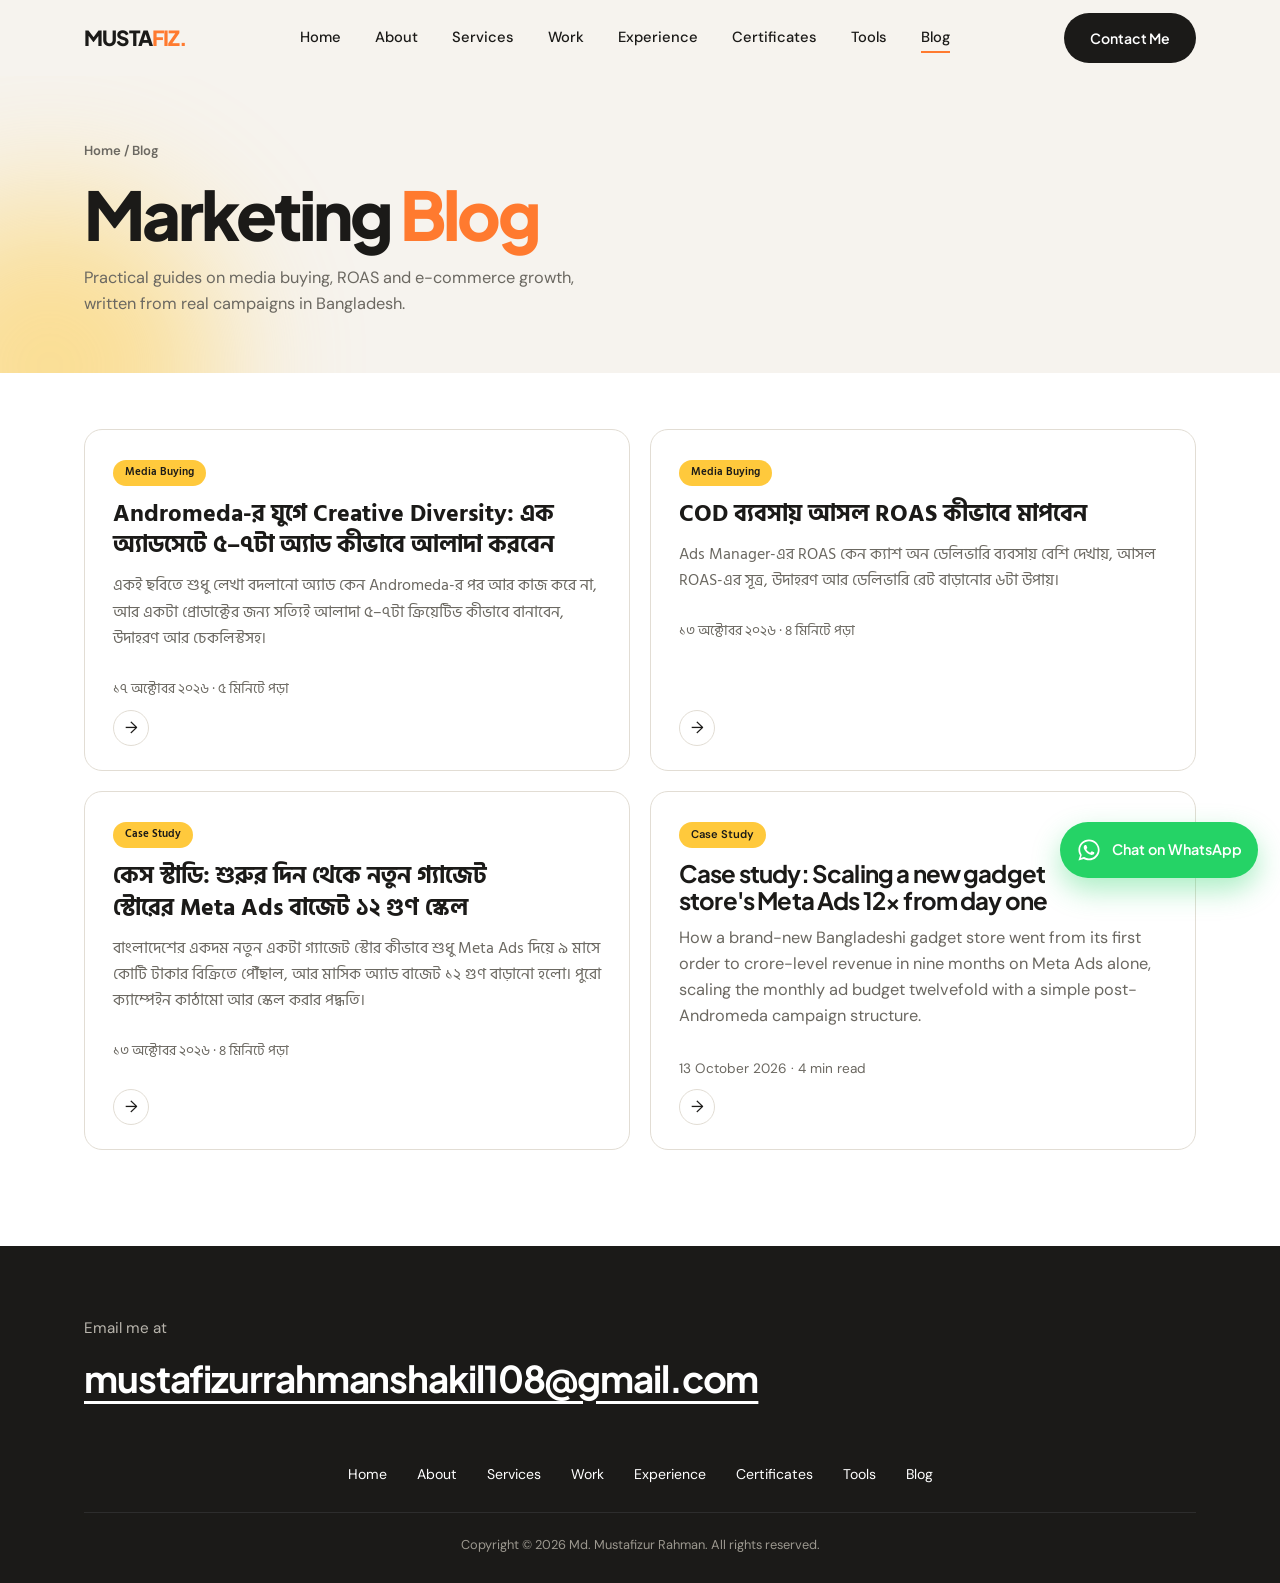
==== commit 65bab3df: "Blog: Creative diversity in the Andromeda era (Bangla) Co-Authored-By: Claude Opus 5.5 <noreply@anth" ====
--- a/blog/index.html
+++ b/blog/index.html
@@ -25,7 +25,7 @@
 <meta name="twitter:title" content="Blog: Media Buying &amp; E-commerce Marketing | Md. Mustafizur Rahman">
 <meta name="twitter:description" content="Practical guides on media buying, ROAS and e-commerce marketing for Bangladeshi businesses.">
 <meta name="twitter:image" content="https://mustafiz.online/og-image.jpg">
-<script type="application/ld+json">{"@context": "https://schema.org", "@type": "Blog", "name": "Blog | Md. Mustafizur Rahman", "url": "https://mustafiz.online/blog/", "author": {"@type": "Person", "name": "Md. Mustafizur Rahman", "url": "https://mustafiz.online/"}, "blogPost": [{"@type": "BlogPosting", "headline": "COD ব্যবসায় আসল ROAS কীভাবে মাপবেন (ফ্রি ক্যালকুলেটরসহ)", "url": "https://mustafiz.online/blog/cod-real-roas", "datePublished": "2026-10-13"}, {"@type": "BlogPosting", "headline": "ই-কমার্স কেস স্টাডি: Meta Ads বাজেট ১২ গুণ স্কেল, সেরা ক্যাম্পেইনে 4–6X ROAS", "url": "https://mustafiz.online/blog/meta-ads-scaling-case-study-bn", "datePublished": "2026-10-13"}, {"@type": "BlogPosting", "headline": "E-commerce Case Study: Scaling Meta Ads 12× with a 4–6X ROAS (Bangladesh)", "url": "https://mustafiz.online/blog/meta-ads-scaling-case-study", "datePublished": "2026-10-13"}]}</script>
+<script type="application/ld+json">{"@context": "https://schema.org", "@type": "Blog", "name": "Blog | Md. Mustafizur Rahman", "url": "https://mustafiz.online/blog/", "author": {"@type": "Person", "name": "Md. Mustafizur Rahman", "url": "https://mustafiz.online/"}, "blogPost": [{"@type": "BlogPosting", "headline": "Meta Andromeda Creative Diversity: এক অ্যাডসেটে ৫–৭টা অ্যাড কীভাবে আলাদা করবেন", "url": "https://mustafiz.online/blog/creative-diversity-andromeda", "datePublished": "2026-10-17"}, {"@type": "BlogPosting", "headline": "COD ব্যবসায় আসল ROAS কীভাবে মাপবেন (ফ্রি ক্যালকুলেটরসহ)", "url": "https://mustafiz.online/blog/cod-real-roas", "datePublished": "2026-10-13"}, {"@type": "BlogPosting", "headline": "ই-কমার্স কেস স্টাডি: Meta Ads বাজেট ১২ গুণ স্কেল, সেরা ক্যাম্পেইনে 4–6X ROAS", "url": "https://mustafiz.online/blog/meta-ads-scaling-case-study-bn", "datePublished": "2026-10-13"}, {"@type": "BlogPosting", "headline": "E-commerce Case Study: Scaling Meta Ads 12× with a 4–6X ROAS (Bangladesh)", "url": "https://mustafiz.online/blog/meta-ads-scaling-case-study", "datePublished": "2026-10-13"}]}</script>
 <!-- /Social preview -->
 <link rel="preconnect" href="https://fonts.googleapis.com">
 <link rel="preconnect" href="https://fonts.gstatic.com" crossorigin>
@@ -64,6 +64,13 @@
   </section>
   <section class="blog-list-sec">
     <div class="wrap blog-list">
+      <a class="post-card" href="creative-diversity-andromeda" lang="bn">
+        <span class="tag">Media Buying</span>
+        <h2>Andromeda-র যুগে Creative Diversity: এক অ্যাডসেটে ৫–৭টা অ্যাড কীভাবে আলাদা করবেন</h2>
+        <p>একই ছবিতে শুধু লেখা বদলানো অ্যাড কেন Andromeda-র পর আর কাজ করে না, আর একটা প্রোডাক্টের জন্য সত্যিই আলাদা ৫–৭টা ক্রিয়েটিভ কীভাবে বানাবেন, উদাহরণ আর চেকলিস্টসহ।</p>
+        <span class="post-meta"><time datetime="2026-10-17">১৭ অক্টোবর ২০২৬</time> · ৫ মিনিটে পড়া</span>
+        <i aria-hidden="true">→</i>
+      </a>
       <a class="post-card" href="cod-real-roas" lang="bn">
         <span class="tag">Media Buying</span>
         <h2>COD ব্যবসায় আসল ROAS কীভাবে মাপবেন</h2>
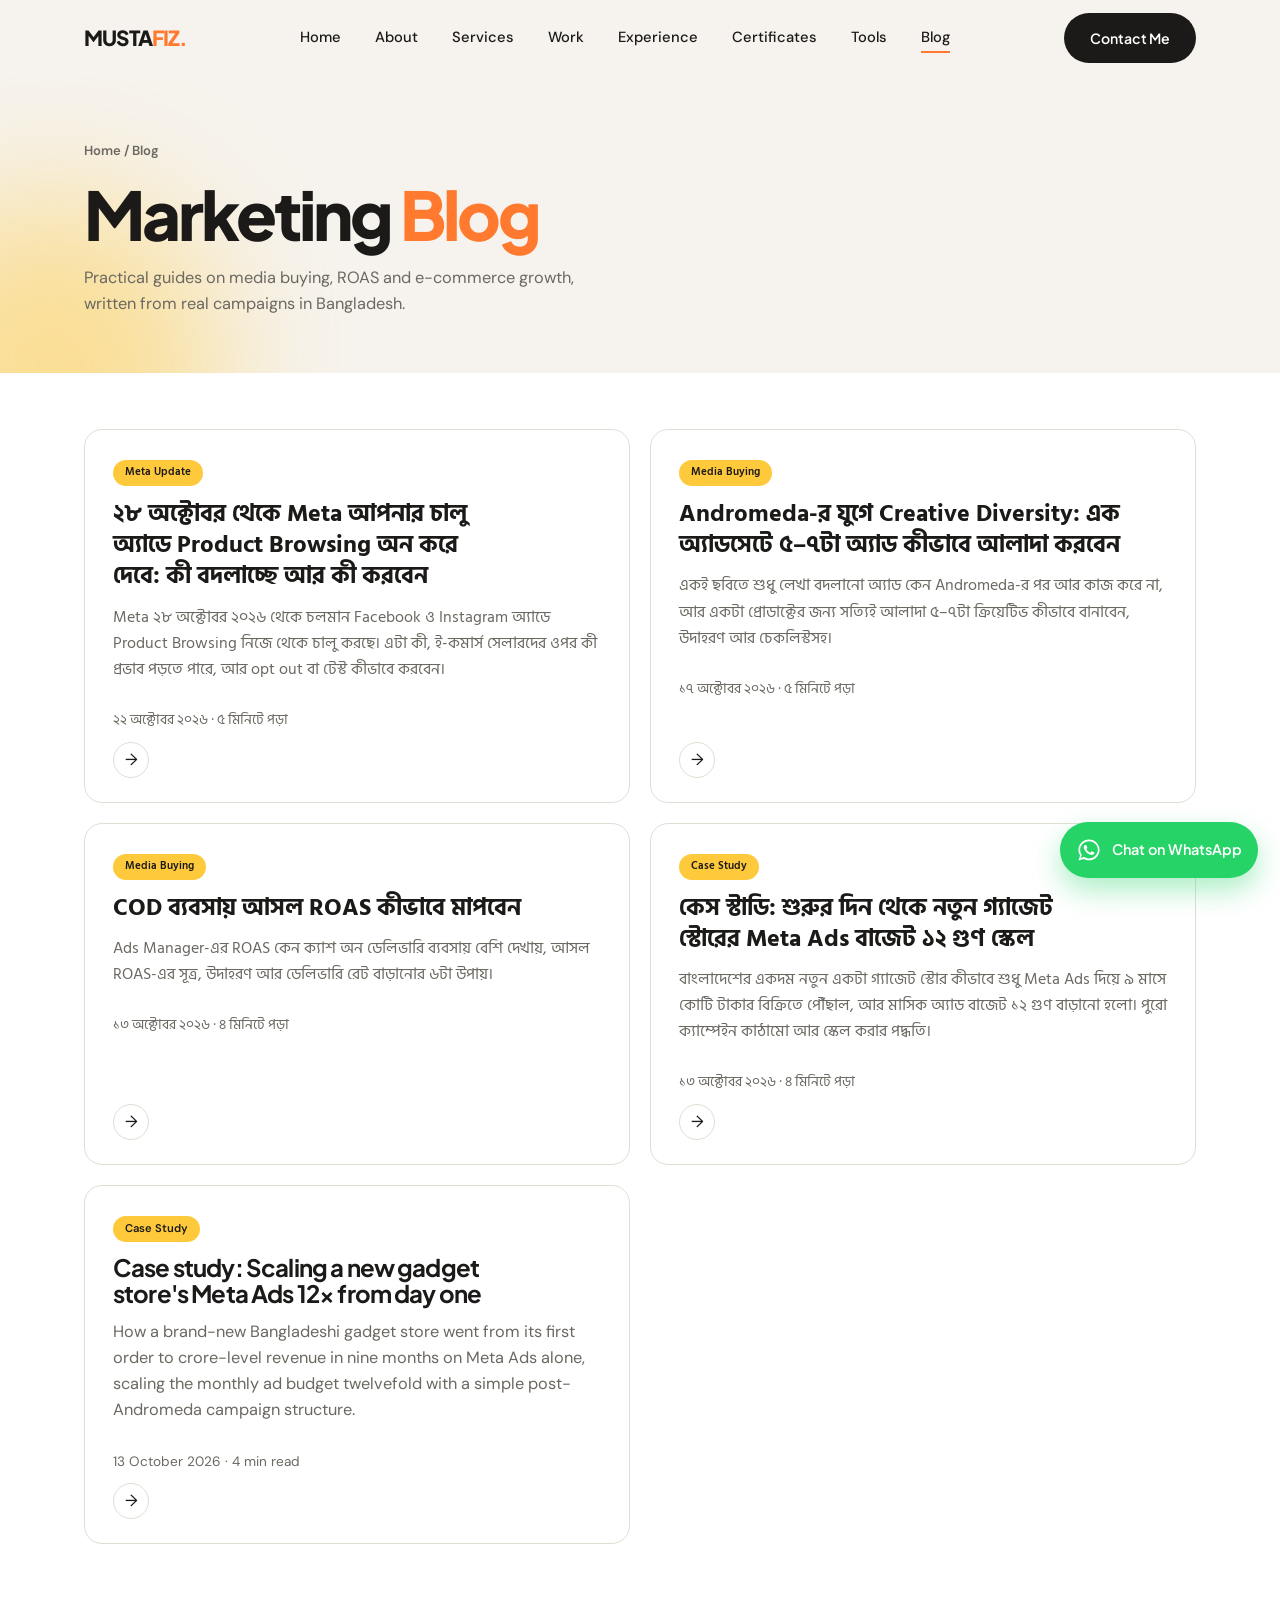
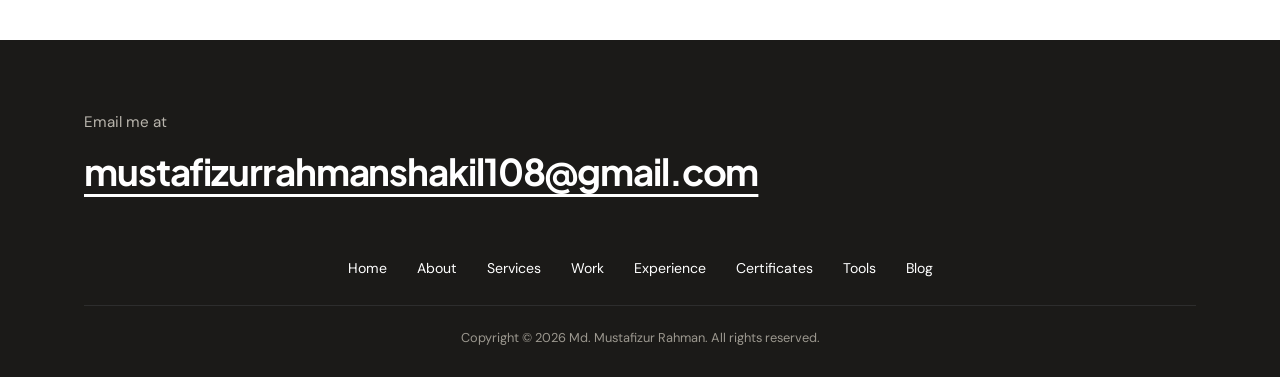
==== commit c166c164: "Blog: Meta product browsing auto opt-in (Oct 28) + placement control change (Bangla) Co-Authored-By:" ====
--- a/blog/index.html
+++ b/blog/index.html
@@ -25,7 +25,7 @@
 <meta name="twitter:title" content="Blog: Media Buying &amp; E-commerce Marketing | Md. Mustafizur Rahman">
 <meta name="twitter:description" content="Practical guides on media buying, ROAS and e-commerce marketing for Bangladeshi businesses.">
 <meta name="twitter:image" content="https://mustafiz.online/og-image.jpg">
-<script type="application/ld+json">{"@context": "https://schema.org", "@type": "Blog", "name": "Blog | Md. Mustafizur Rahman", "url": "https://mustafiz.online/blog/", "author": {"@type": "Person", "name": "Md. Mustafizur Rahman", "url": "https://mustafiz.online/"}, "blogPost": [{"@type": "BlogPosting", "headline": "Meta Andromeda Creative Diversity: এক অ্যাডসেটে ৫–৭টা অ্যাড কীভাবে আলাদা করবেন", "url": "https://mustafiz.online/blog/creative-diversity-andromeda", "datePublished": "2026-10-17"}, {"@type": "BlogPosting", "headline": "COD ব্যবসায় আসল ROAS কীভাবে মাপবেন (ফ্রি ক্যালকুলেটরসহ)", "url": "https://mustafiz.online/blog/cod-real-roas", "datePublished": "2026-10-13"}, {"@type": "BlogPosting", "headline": "ই-কমার্স কেস স্টাডি: Meta Ads বাজেট ১২ গুণ স্কেল, সেরা ক্যাম্পেইনে 4–6X ROAS", "url": "https://mustafiz.online/blog/meta-ads-scaling-case-study-bn", "datePublished": "2026-10-13"}, {"@type": "BlogPosting", "headline": "E-commerce Case Study: Scaling Meta Ads 12× with a 4–6X ROAS (Bangladesh)", "url": "https://mustafiz.online/blog/meta-ads-scaling-case-study", "datePublished": "2026-10-13"}]}</script>
+<script type="application/ld+json">{"@context": "https://schema.org", "@type": "Blog", "name": "Blog | Md. Mustafizur Rahman", "url": "https://mustafiz.online/blog/", "author": {"@type": "Person", "name": "Md. Mustafizur Rahman", "url": "https://mustafiz.online/"}, "blogPost": [{"@type": "BlogPosting", "headline": "Meta Product Browsing ২৮ অক্টোবর ২০২৬: চালু অ্যাডে অটো-অন, Opt out করবেন কীভাবে", "url": "https://mustafiz.online/blog/meta-product-browsing-october-28", "datePublished": "2026-10-22"}, {"@type": "BlogPosting", "headline": "Meta Andromeda Creative Diversity: এক অ্যাডসেটে ৫–৭টা অ্যাড কীভাবে আলাদা করবেন", "url": "https://mustafiz.online/blog/creative-diversity-andromeda", "datePublished": "2026-10-17"}, {"@type": "BlogPosting", "headline": "COD ব্যবসায় আসল ROAS কীভাবে মাপবেন (ফ্রি ক্যালকুলেটরসহ)", "url": "https://mustafiz.online/blog/cod-real-roas", "datePublished": "2026-10-13"}, {"@type": "BlogPosting", "headline": "ই-কমার্স কেস স্টাডি: Meta Ads বাজেট ১২ গুণ স্কেল, সেরা ক্যাম্পেইনে 4–6X ROAS", "url": "https://mustafiz.online/blog/meta-ads-scaling-case-study-bn", "datePublished": "2026-10-13"}, {"@type": "BlogPosting", "headline": "E-commerce Case Study: Scaling Meta Ads 12× with a 4–6X ROAS (Bangladesh)", "url": "https://mustafiz.online/blog/meta-ads-scaling-case-study", "datePublished": "2026-10-13"}]}</script>
 <!-- /Social preview -->
 <link rel="preconnect" href="https://fonts.googleapis.com">
 <link rel="preconnect" href="https://fonts.gstatic.com" crossorigin>
@@ -64,6 +64,13 @@
   </section>
   <section class="blog-list-sec">
     <div class="wrap blog-list">
+      <a class="post-card" href="meta-product-browsing-october-28" lang="bn">
+        <span class="tag">Meta Update</span>
+        <h2>২৮ অক্টোবর থেকে Meta আপনার চালু অ্যাডে Product Browsing অন করে দেবে: কী বদলাচ্ছে আর কী করবেন</h2>
+        <p>Meta ২৮ অক্টোবর ২০২৬ থেকে চলমান Facebook ও Instagram অ্যাডে Product Browsing নিজে থেকে চালু করছে। এটা কী, ই-কমার্স সেলারদের ওপর কী প্রভাব পড়তে পারে, আর opt out বা টেস্ট কীভাবে করবেন।</p>
+        <span class="post-meta"><time datetime="2026-10-22">২২ অক্টোবর ২০২৬</time> · ৫ মিনিটে পড়া</span>
+        <i aria-hidden="true">→</i>
+      </a>
       <a class="post-card" href="creative-diversity-andromeda" lang="bn">
         <span class="tag">Media Buying</span>
         <h2>Andromeda-র যুগে Creative Diversity: এক অ্যাডসেটে ৫–৭টা অ্যাড কীভাবে আলাদা করবেন</h2>
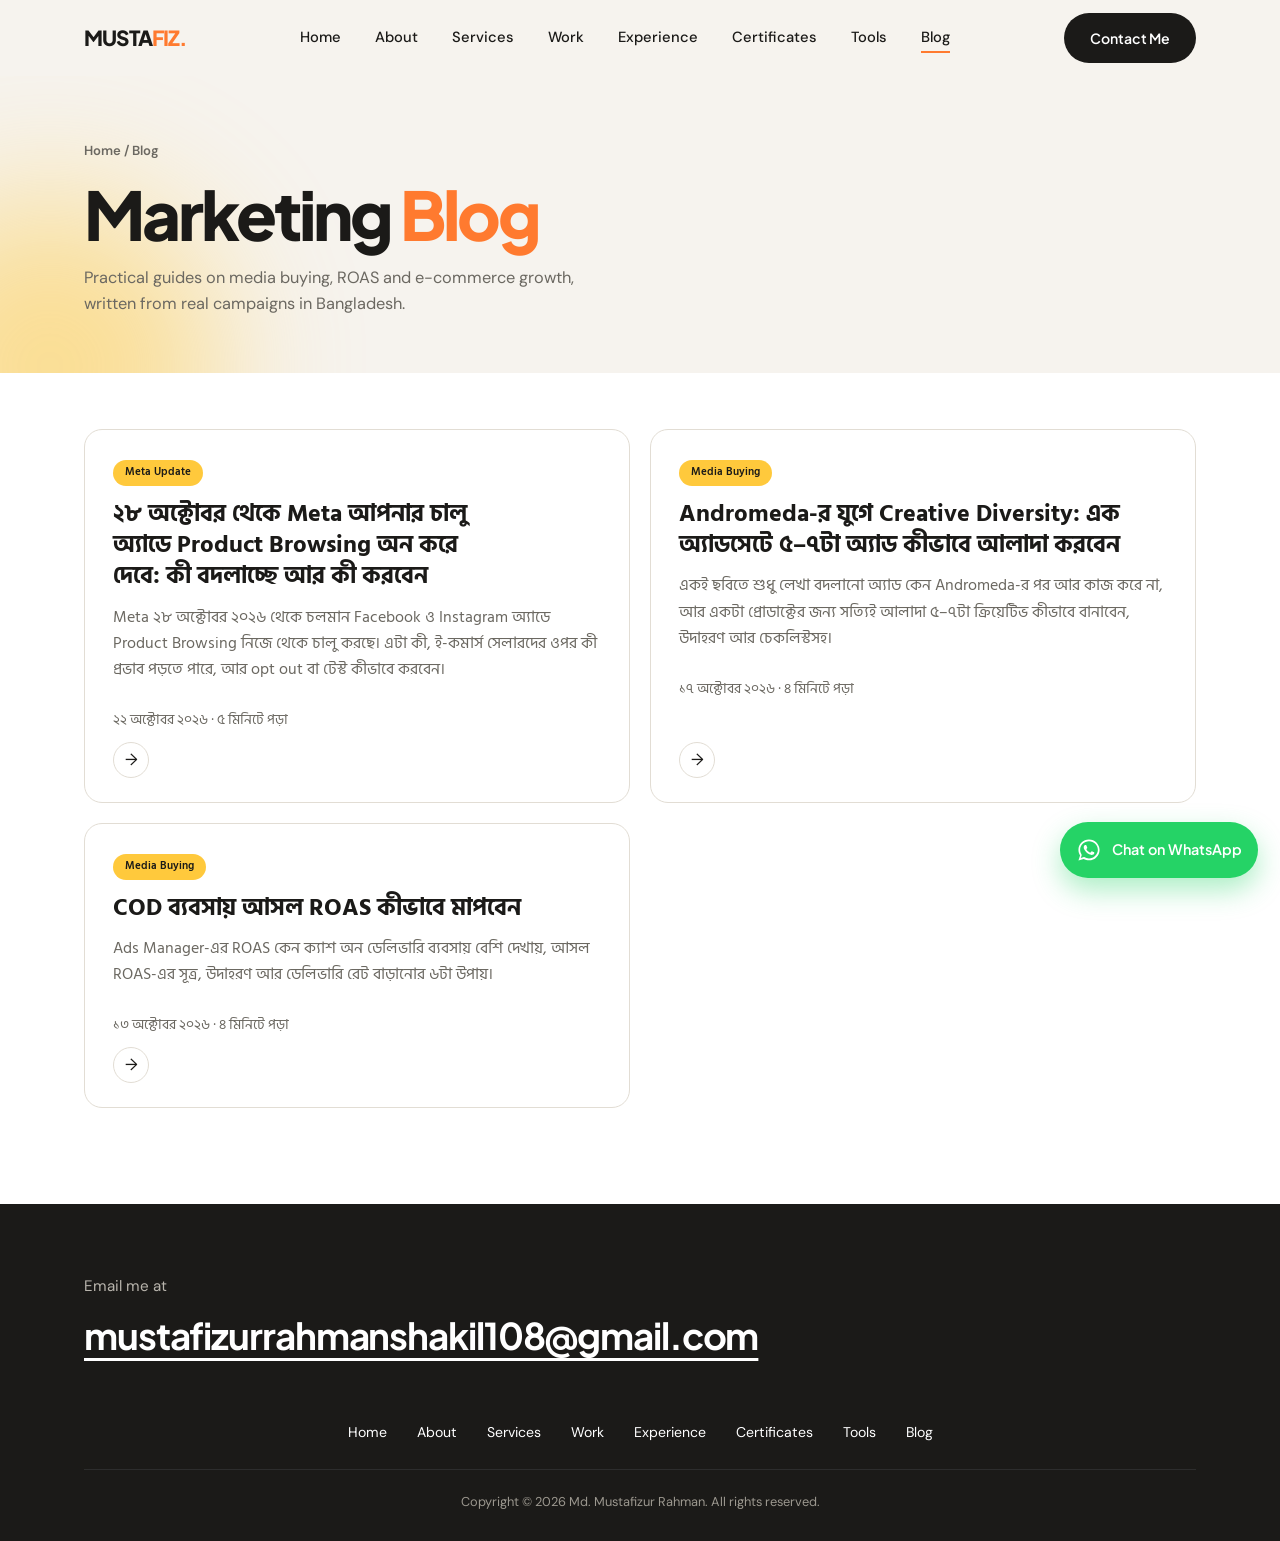
==== commit af1ac65a: "Unpublish the anonymised Meta Ads case study (EN + BN): back to draft, remove link from creative-div" ====
--- a/blog/index.html
+++ b/blog/index.html
@@ -25,12 +25,12 @@
 <meta name="twitter:title" content="Blog: Media Buying &amp; E-commerce Marketing | Md. Mustafizur Rahman">
 <meta name="twitter:description" content="Practical guides on media buying, ROAS and e-commerce marketing for Bangladeshi businesses.">
 <meta name="twitter:image" content="https://mustafiz.online/og-image.jpg">
-<script type="application/ld+json">{"@context": "https://schema.org", "@type": "Blog", "name": "Blog | Md. Mustafizur Rahman", "url": "https://mustafiz.online/blog/", "author": {"@type": "Person", "name": "Md. Mustafizur Rahman", "url": "https://mustafiz.online/"}, "blogPost": [{"@type": "BlogPosting", "headline": "Meta Product Browsing ২৮ অক্টোবর ২০২৬: চালু অ্যাডে অটো-অন, Opt out করবেন কীভাবে", "url": "https://mustafiz.online/blog/meta-product-browsing-october-28", "datePublished": "2026-10-22"}, {"@type": "BlogPosting", "headline": "Meta Andromeda Creative Diversity: এক অ্যাডসেটে ৫–৭টা অ্যাড কীভাবে আলাদা করবেন", "url": "https://mustafiz.online/blog/creative-diversity-andromeda", "datePublished": "2026-10-17"}, {"@type": "BlogPosting", "headline": "COD ব্যবসায় আসল ROAS কীভাবে মাপবেন (ফ্রি ক্যালকুলেটরসহ)", "url": "https://mustafiz.online/blog/cod-real-roas", "datePublished": "2026-10-13"}, {"@type": "BlogPosting", "headline": "ই-কমার্স কেস স্টাডি: Meta Ads বাজেট ১২ গুণ স্কেল, সেরা ক্যাম্পেইনে 4–6X ROAS", "url": "https://mustafiz.online/blog/meta-ads-scaling-case-study-bn", "datePublished": "2026-10-13"}, {"@type": "BlogPosting", "headline": "E-commerce Case Study: Scaling Meta Ads 12× with a 4–6X ROAS (Bangladesh)", "url": "https://mustafiz.online/blog/meta-ads-scaling-case-study", "datePublished": "2026-10-13"}]}</script>
+<script type="application/ld+json">{"@context": "https://schema.org", "@type": "Blog", "name": "Blog | Md. Mustafizur Rahman", "url": "https://mustafiz.online/blog/", "author": {"@type": "Person", "@id": "https://mustafiz.online/#person", "name": "Md. Mustafizur Rahman", "jobTitle": "Digital Marketer", "url": "https://mustafiz.online/"}, "blogPost": [{"@type": "BlogPosting", "headline": "Meta Product Browsing ২৮ অক্টোবর ২০২৬: চালু অ্যাডে অটো-অন, Opt out করবেন কীভাবে", "url": "https://mustafiz.online/blog/meta-product-browsing-october-28", "datePublished": "2026-10-22"}, {"@type": "BlogPosting", "headline": "Meta Andromeda Creative Diversity: এক অ্যাডসেটে ৫–৭টা অ্যাড কীভাবে আলাদা করবেন", "url": "https://mustafiz.online/blog/creative-diversity-andromeda", "datePublished": "2026-10-17"}, {"@type": "BlogPosting", "headline": "COD ব্যবসায় আসল ROAS কীভাবে মাপবেন (ফ্রি ক্যালকুলেটরসহ)", "url": "https://mustafiz.online/blog/cod-real-roas", "datePublished": "2026-10-13"}]}</script>
 <!-- /Social preview -->
 <link rel="preconnect" href="https://fonts.googleapis.com">
 <link rel="preconnect" href="https://fonts.gstatic.com" crossorigin>
 <link href="https://fonts.googleapis.com/css2?family=DM+Sans:opsz,wght@9..40,400;9..40,500;9..40,600&family=Plus+Jakarta+Sans:wght@600;700;800&family=Hind+Siliguri:wght@400;500;600;700&display=swap" rel="stylesheet">
-<link rel="stylesheet" href="../assets/site.css?v=6c005dbc">
+<link rel="stylesheet" href="../assets/site.css?v=29ae6e69">
 </head>
 <body data-page="blog">
 
@@ -75,7 +75,7 @@
         <span class="tag">Media Buying</span>
         <h2>Andromeda-র যুগে Creative Diversity: এক অ্যাডসেটে ৫–৭টা অ্যাড কীভাবে আলাদা করবেন</h2>
         <p>একই ছবিতে শুধু লেখা বদলানো অ্যাড কেন Andromeda-র পর আর কাজ করে না, আর একটা প্রোডাক্টের জন্য সত্যিই আলাদা ৫–৭টা ক্রিয়েটিভ কীভাবে বানাবেন, উদাহরণ আর চেকলিস্টসহ।</p>
-        <span class="post-meta"><time datetime="2026-10-17">১৭ অক্টোবর ২০২৬</time> · ৫ মিনিটে পড়া</span>
+        <span class="post-meta"><time datetime="2026-10-17">১৭ অক্টোবর ২০২৬</time> · ৪ মিনিটে পড়া</span>
         <i aria-hidden="true">→</i>
       </a>
       <a class="post-card" href="cod-real-roas" lang="bn">
@@ -83,20 +83,6 @@
         <h2>COD ব্যবসায় আসল ROAS কীভাবে মাপবেন</h2>
         <p>Ads Manager-এর ROAS কেন ক্যাশ অন ডেলিভারি ব্যবসায় বেশি দেখায়, আসল ROAS-এর সূত্র, উদাহরণ আর ডেলিভারি রেট বাড়ানোর ৬টা উপায়।</p>
         <span class="post-meta"><time datetime="2026-10-13">১৩ অক্টোবর ২০২৬</time> · ৪ মিনিটে পড়া</span>
-        <i aria-hidden="true">→</i>
-      </a>
-      <a class="post-card" href="meta-ads-scaling-case-study-bn" lang="bn">
-        <span class="tag">Case Study</span>
-        <h2>কেস স্টাডি: শুরুর দিন থেকে নতুন গ্যাজেট স্টোরের Meta Ads বাজেট ১২ গুণ স্কেল</h2>
-        <p>বাংলাদেশের একদম নতুন একটা গ্যাজেট স্টোর কীভাবে শুধু Meta Ads দিয়ে ৯ মাসে কোটি টাকার বিক্রিতে পৌঁছাল, আর মাসিক অ্যাড বাজেট ১২ গুণ বাড়ানো হলো। পুরো ক্যাম্পেইন কাঠামো আর স্কেল করার পদ্ধতি।</p>
-        <span class="post-meta"><time datetime="2026-10-13">১৩ অক্টোবর ২০২৬</time> · ৪ মিনিটে পড়া</span>
-        <i aria-hidden="true">→</i>
-      </a>
-      <a class="post-card" href="meta-ads-scaling-case-study">
-        <span class="tag">Case Study</span>
-        <h2>Case study: Scaling a new gadget store&#x27;s Meta Ads 12× from day one</h2>
-        <p>How a brand-new Bangladeshi gadget store went from its first order to crore-level revenue in nine months on Meta Ads alone, scaling the monthly ad budget twelvefold with a simple post-Andromeda campaign structure.</p>
-        <span class="post-meta"><time datetime="2026-10-13">13 October 2026</time> · 4 min read</span>
         <i aria-hidden="true">→</i>
       </a>
     </div>
--- a/assets/site.css
+++ b/assets/site.css
@@ -79,13 +79,21 @@
   .blob.b { width: 300px; height: 300px; background: var(--orange); right: -110px; bottom: 40px; opacity: .28; animation-delay: -6s; }
   @keyframes drift { to { transform: translate(40px, -50px) scale(1.15); } }
   .hero .wrap { position: relative; }
-  .hero h1 {
+  .hero-name {
+    display: table; margin: 0 auto 14px; padding: 8px 16px; border-radius: 999px; background: rgba(255,255,255,.7);
+    font-family: var(--display); font-size: 0.9rem; font-weight: 700; letter-spacing: 0; line-height: 1.3; text-align: center;
+  }
+  .hero-name span { font-weight: 500; color: var(--muted); }
+  .hero-name em { font-style: normal; }
+  @media (max-width: 560px) { .hero-name { font-size: 0.8rem; border-radius: 18px; } .hero-name span { display: block; } .hero-name em { display: none; } }
+  .hero-title {
+    font-family: var(--display); line-height: 1.1;
     --fs: clamp(2.1rem, 7.6vw, 5.6rem); max-width: 11.5em; margin: 0 auto;
     font-size: var(--fs); font-weight: 800; text-align: center; letter-spacing: -0.045em;
     text-wrap: balance; position: relative; z-index: 1;
   }
-  .hero h1 .w { display: inline-block; overflow: hidden; vertical-align: top; padding-bottom: .06em; }
-  .hero h1 .w > span { display: inline-block; transform: translateY(110%); animation: wordUp .9s cubic-bezier(.2,.8,.2,1) forwards; animation-delay: calc(var(--i) * 110ms + 100ms); }
+  .hero-title .w { display: inline-block; overflow: hidden; vertical-align: top; padding-bottom: .06em; }
+  .hero-title .w > span { display: inline-block; transform: translateY(110%); animation: wordUp .9s cubic-bezier(.2,.8,.2,1) forwards; animation-delay: calc(var(--i) * 110ms + 100ms); }
   @keyframes wordUp { to { transform: none; } }
   .hero-grid {
     display: grid; grid-template-columns: 1fr auto 1fr; gap: 40px; align-items: center;
@@ -209,6 +217,11 @@
   .step .n { font-family: var(--display); font-weight: 800; font-size: 3rem; line-height: 1; color: rgba(255,255,255,.75); }
   .step h3 { font-size: 0.95rem; font-weight: 700; text-transform: none; margin-bottom: 8px; }
   .step p { font-size: 0.9rem; }
+  .steps-6 { gap: 40px 36px; }
+  .steps-6 .step .n { flex: none; width: 1.3em; text-align: center; }
+  .process-more { margin-top: 44px; }
+  .process-more a { display: inline-flex; gap: 8px; font-weight: 700; font-size: 0.95rem; color: var(--black, #141414); text-decoration: underline; text-underline-offset: 4px; }
+  .process-more a:hover { text-decoration-thickness: 2px; }
 
   /* Experience */
   .head-row { display: flex; align-items: flex-end; justify-content: space-between; gap: 24px; flex-wrap: wrap; }
@@ -332,7 +345,7 @@
     box-shadow: 0 24px 60px rgba(20,20,20,.08);
   }
   .tool-form { padding: 34px; }
-  .tool-form h3 { font-size: 1.35rem; font-weight: 700; }
+  .tool-form h2 { font-size: 1.35rem; font-weight: 700; letter-spacing: 0; }
   .tool-form .desc { color: var(--muted); font-size: 0.92rem; margin: 8px 0 24px; max-width: 440px; }
   .fields { display: grid; grid-template-columns: 1fr 1fr; gap: 16px 18px; }
   .field label { display: block; font-size: 0.82rem; font-weight: 600; margin-bottom: 7px; }
@@ -361,7 +374,9 @@
   .tool-out .formula { margin-top: auto; padding-top: 22px; font-size: 0.78rem; color: #8f8b83; }
   .tool-cta { display: flex; align-items: center; justify-content: space-between; gap: 18px; flex-wrap: wrap; margin-top: 26px; }
   .tool-cta p { font-family: var(--display); font-weight: 600; font-size: 1.05rem; }
-  @media (max-width: 960px) { .tool-panel { grid-template-columns: 1fr; } }
+  .tool-panel { min-height: 460px; }
+  @media (max-width: 960px) { .tool-panel { grid-template-columns: 1fr; min-height: 760px; } }
+  @media (max-width: 600px) { .tool-panel { min-height: 900px; } }
   @media (max-width: 520px) {
     .tool-form, .tool-out { padding: 24px 20px; }
     .fields { grid-template-columns: 1fr; }
@@ -439,7 +454,7 @@
     html { scroll-behavior: auto; }
     .track, .mouse::after, .blob, .chip, .ring, .ring svg, .spark, .arch, .me, .play::before,
     .hero-stat, .hero-copy, .wins .star { animation: none; }
-    .hero h1 .w > span { animation: none; transform: none; }
+    .hero-title .w > span { animation: none; transform: none; }
     .chip, .me { translate: none; transition: none; }
     .reveal { opacity: 1; transform: none; transition: none; }
   }
@@ -545,7 +560,7 @@
 .guide-item h3 { font-size: 1.15rem; font-weight: 700; }
 .guide-item p { color: var(--muted); font-size: 0.94rem; }
 .guide-item .formula-line { color: var(--ink); font-weight: 600; font-size: 0.86rem; background: var(--cream); border-radius: 10px; padding: 10px 14px; }
-.guide-link { margin-top: auto; padding-top: 4px; font-family: var(--display); font-weight: 600; font-size: 0.88rem; color: var(--orange); }
+.guide-link { margin-top: auto; padding-top: 4px; font-family: var(--display); font-weight: 600; font-size: 0.88rem; color: #c2410c; }
 .guide-link:hover { text-decoration: underline; text-underline-offset: 4px; }
 .guide-item:last-child:nth-child(odd) { grid-column: 1 / -1; }
 .faq { margin-top: 72px; max-width: 820px; }
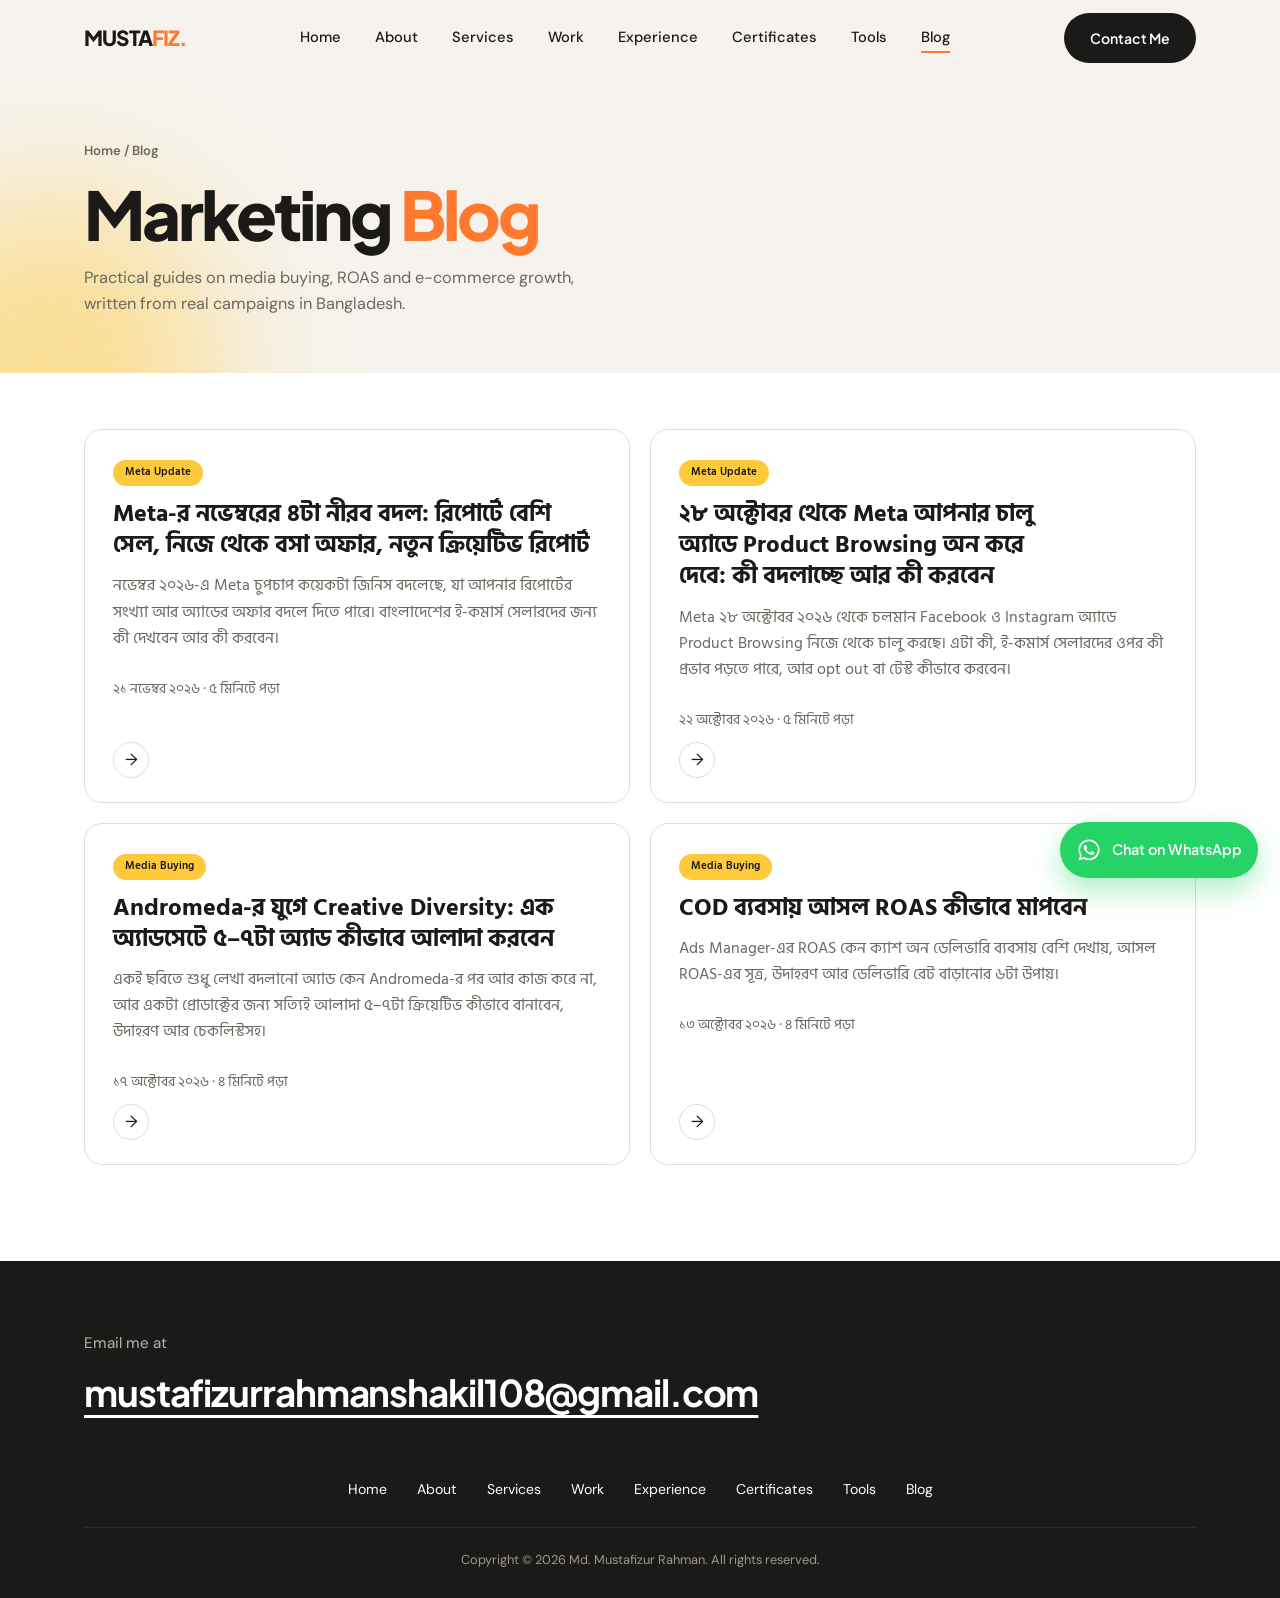
==== commit f571f541: "Blog: Meta's November 2026 changes (on-device Pixel measurement, detected offers, creative media bre" ====
--- a/blog/index.html
+++ b/blog/index.html
@@ -25,7 +25,7 @@
 <meta name="twitter:title" content="Blog: Media Buying &amp; E-commerce Marketing | Md. Mustafizur Rahman">
 <meta name="twitter:description" content="Practical guides on media buying, ROAS and e-commerce marketing for Bangladeshi businesses.">
 <meta name="twitter:image" content="https://mustafiz.online/og-image.jpg">
-<script type="application/ld+json">{"@context": "https://schema.org", "@type": "Blog", "name": "Blog | Md. Mustafizur Rahman", "url": "https://mustafiz.online/blog/", "author": {"@type": "Person", "@id": "https://mustafiz.online/#person", "name": "Md. Mustafizur Rahman", "jobTitle": "Digital Marketer", "url": "https://mustafiz.online/"}, "blogPost": [{"@type": "BlogPosting", "headline": "Meta Product Browsing ২৮ অক্টোবর ২০২৬: চালু অ্যাডে অটো-অন, Opt out করবেন কীভাবে", "url": "https://mustafiz.online/blog/meta-product-browsing-october-28", "datePublished": "2026-10-22"}, {"@type": "BlogPosting", "headline": "Meta Andromeda Creative Diversity: এক অ্যাডসেটে ৫–৭টা অ্যাড কীভাবে আলাদা করবেন", "url": "https://mustafiz.online/blog/creative-diversity-andromeda", "datePublished": "2026-10-17"}, {"@type": "BlogPosting", "headline": "COD ব্যবসায় আসল ROAS কীভাবে মাপবেন (ফ্রি ক্যালকুলেটরসহ)", "url": "https://mustafiz.online/blog/cod-real-roas", "datePublished": "2026-10-13"}]}</script>
+<script type="application/ld+json">{"@context": "https://schema.org", "@type": "Blog", "name": "Blog | Md. Mustafizur Rahman", "url": "https://mustafiz.online/blog/", "author": {"@type": "Person", "@id": "https://mustafiz.online/#person", "name": "Md. Mustafizur Rahman", "jobTitle": "Digital Marketer", "url": "https://mustafiz.online/"}, "blogPost": [{"@type": "BlogPosting", "headline": "Meta Ads নভেম্বর ২০২৬ আপডেট: On-device Pixel, Detected Offers, Creative Breakdown", "url": "https://mustafiz.online/blog/meta-november-2026-updates", "datePublished": "2026-11-21"}, {"@type": "BlogPosting", "headline": "Meta Product Browsing ২৮ অক্টোবর ২০২৬: চালু অ্যাডে অটো-অন, Opt out করবেন কীভাবে", "url": "https://mustafiz.online/blog/meta-product-browsing-october-28", "datePublished": "2026-10-22"}, {"@type": "BlogPosting", "headline": "Meta Andromeda Creative Diversity: এক অ্যাডসেটে ৫–৭টা অ্যাড কীভাবে আলাদা করবেন", "url": "https://mustafiz.online/blog/creative-diversity-andromeda", "datePublished": "2026-10-17"}, {"@type": "BlogPosting", "headline": "COD ব্যবসায় আসল ROAS কীভাবে মাপবেন (ফ্রি ক্যালকুলেটরসহ)", "url": "https://mustafiz.online/blog/cod-real-roas", "datePublished": "2026-10-13"}]}</script>
 <!-- /Social preview -->
 <link rel="preconnect" href="https://fonts.googleapis.com">
 <link rel="preconnect" href="https://fonts.gstatic.com" crossorigin>
@@ -64,6 +64,13 @@
   </section>
   <section class="blog-list-sec">
     <div class="wrap blog-list">
+      <a class="post-card" href="meta-november-2026-updates" lang="bn">
+        <span class="tag">Meta Update</span>
+        <h2>Meta-র নভেম্বরের ৪টা নীরব বদল: রিপোর্টে বেশি সেল, নিজে থেকে বসা অফার, নতুন ক্রিয়েটিভ রিপোর্ট</h2>
+        <p>নভেম্বর ২০২৬-এ Meta চুপচাপ কয়েকটা জিনিস বদলেছে, যা আপনার রিপোর্টের সংখ্যা আর অ্যাডের অফার বদলে দিতে পারে। বাংলাদেশের ই-কমার্স সেলারদের জন্য কী দেখবেন আর কী করবেন।</p>
+        <span class="post-meta"><time datetime="2026-11-21">২১ নভেম্বর ২০২৬</time> · ৫ মিনিটে পড়া</span>
+        <i aria-hidden="true">→</i>
+      </a>
       <a class="post-card" href="meta-product-browsing-october-28" lang="bn">
         <span class="tag">Meta Update</span>
         <h2>২৮ অক্টোবর থেকে Meta আপনার চালু অ্যাডে Product Browsing অন করে দেবে: কী বদলাচ্ছে আর কী করবেন</h2>
